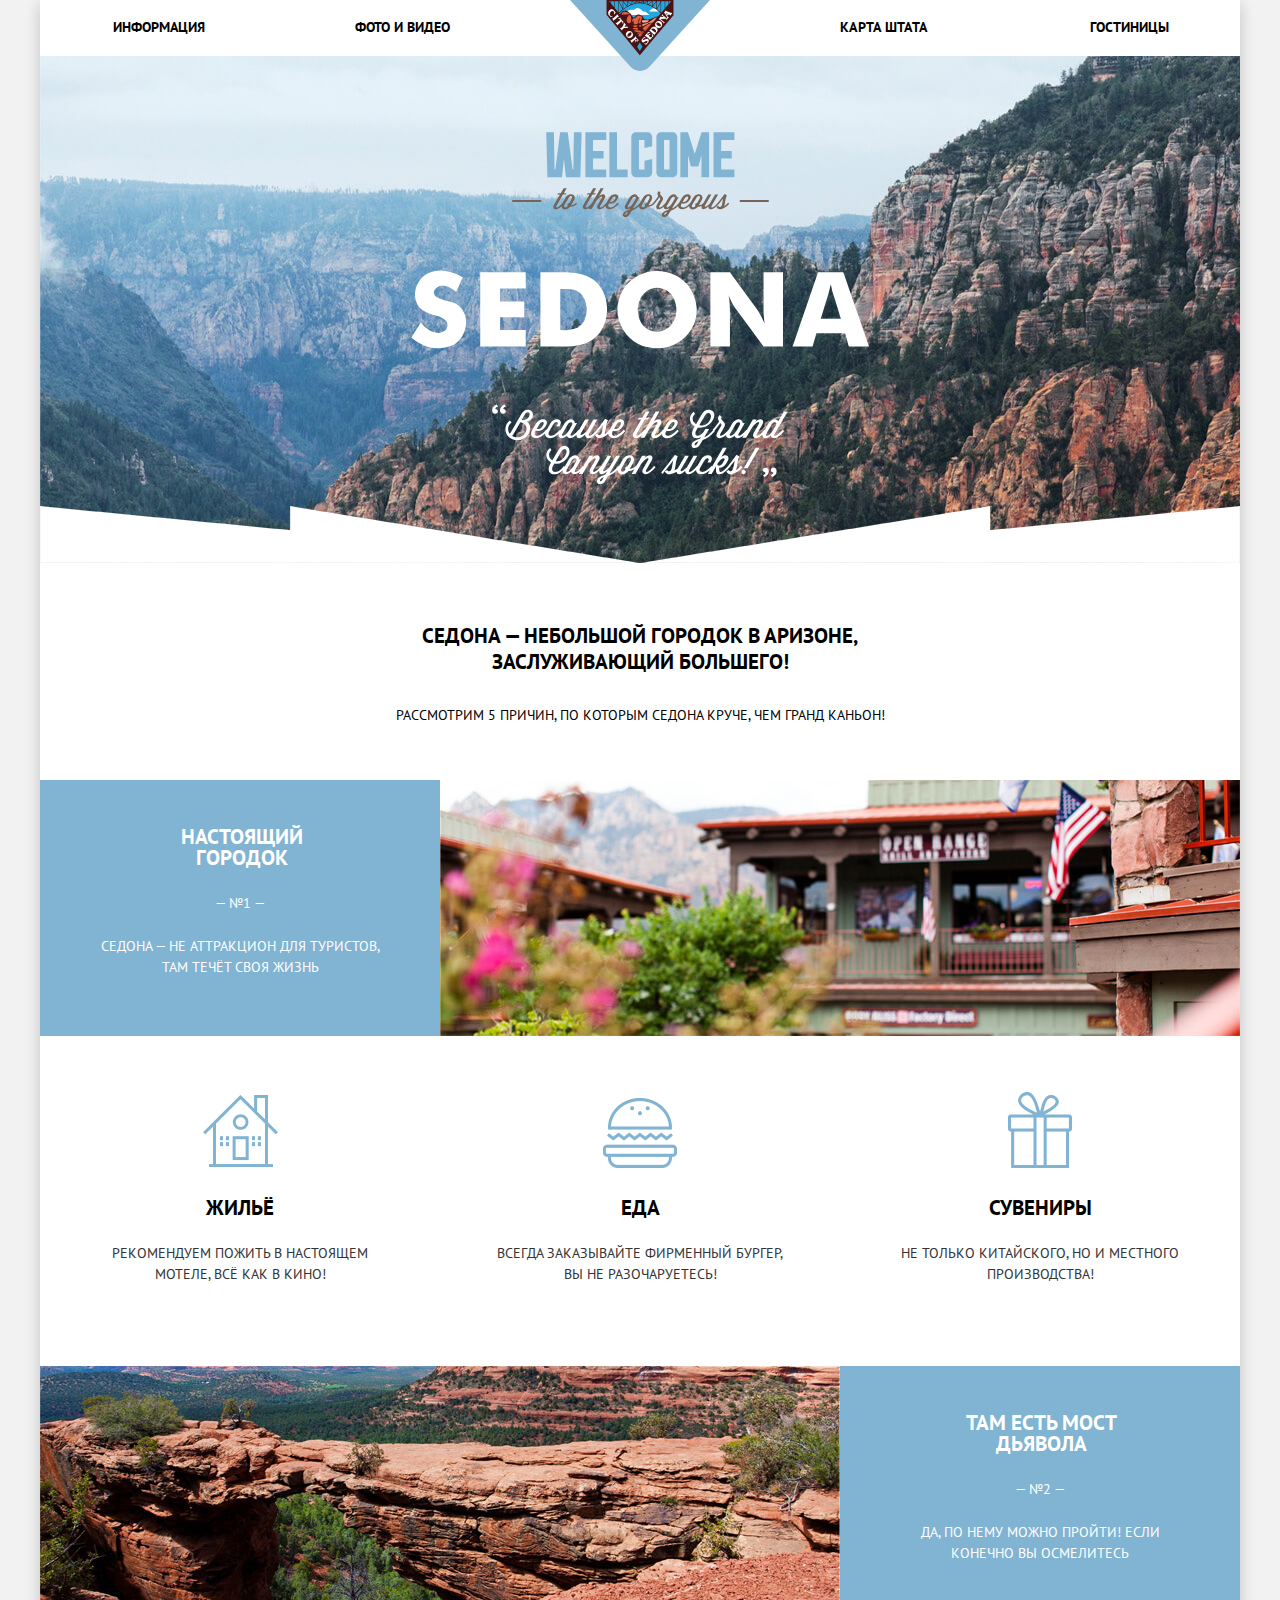
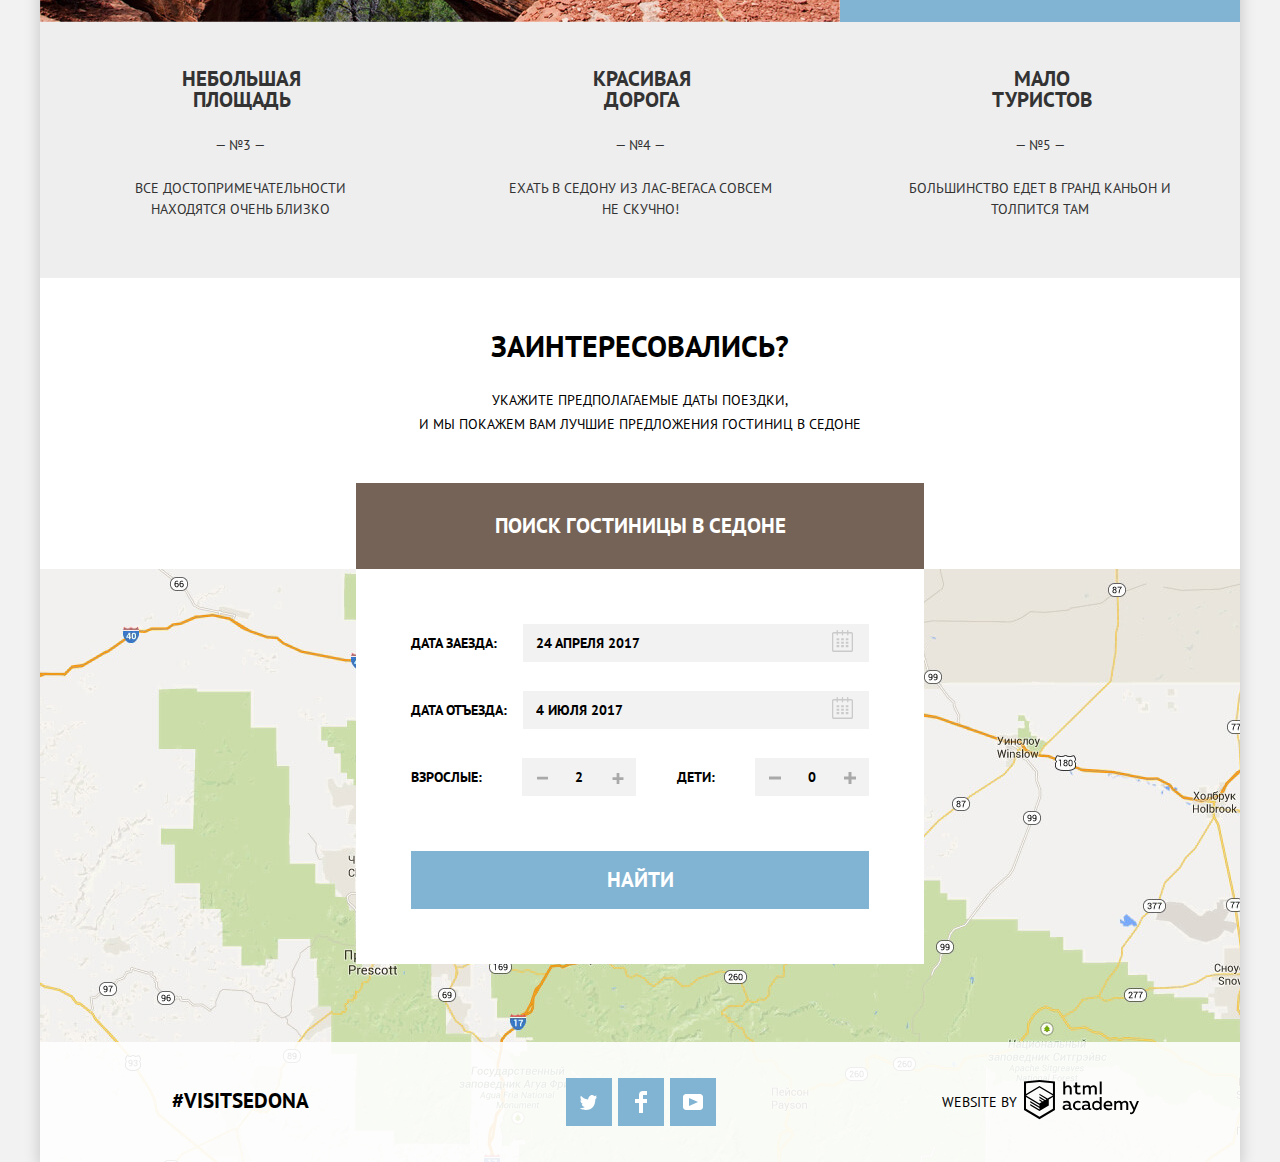
==== index.html @ 0ef07d1d "finished index page" ====
<!DOCTYPE html>
<html lang="ru">

<head>
  <meta charset="utf-8">
  <title>Отдых в городе Седона</title>
  <link href="https://fonts.googleapis.com/css?family=PT+Sans:400,700&display=swap&subset=cyrillic" rel="stylesheet">
  <link href="css/normalize.css" rel="stylesheet">
  <link href="css/style.css" rel="stylesheet">
</head>

<body>
  <div class="container">
    <header class="main-header">
      <nav class="main-navigation">
        <a class="main-header-logo">
          <img src="img/logo-sedona.svg" width="140" height="71" alt="Логотип Седона">
        </a>
        <ul class="site-navigation">
          <li><a href="#">Информация</a></li>
          <li><a href="#">Фото и видео</a></li>
          <li><a href="#">Карта штата</a></li>
          <li><a href="hotels.html">Гостиницы</a></li>
        </ul>
      </nav>
    </header>
    <main>
      <section class="intro-welcome">
        <h2 class="visually-hidden">Добро пожаловать в Седону</h2>
        <img src="img/intro-welcome.svg" width="459" height="353" alt="Добро пожаловать в Седону">
      </section>
      <article class="promo">
        <header class="header-promo">
          <h1 class="header-title">Седона — небольшой городок в Аризоне, заслуживающий большего!</h1>
          <p class="promo-title">Рассмотрим 5 причин, по которым Седона круче, чем гранд каньон!</p>
        </header>
      </article>
      <section class="features">
        <h2 class="visually-hidden">Преимущества</h2>
        <ol class="features-list">
          <li class="feature-item feature-town">
            <div class="feature-up feature-text">
              <h3>Настоящий городок</h3>
              <span>— №1 —</span>
              <p>Седона — не аттракцион для туристов, там течёт своя жизнь</p>
            </div>
            <img src="img/real_town.jpg" width="800" height="256" alt="Настоящий городок Седона">
          </li>
          <li class="feature-item feature-bridge">
            <div class="feature-up feature-text">
              <h3>Там есть мост дьявола</h3>
              <span>— №2 —</span>
              <p>Да, по нему можно пройти! Если конечно вы осмелитесь</p>
            </div>
            <img src=" img/bridge_of_demon.jpg" width="800" height="256" alt="Мост дьявола в Седоне">
          </li>
          <div class="feature-inside">
            <li class="feature-item">
              <div class="feature-down feature-text">
                <h3>Небольшая площадь</h3>
                <span>— №3 —</span>
                <p>Все достопримечательности находятся очень близко</p>
              </div>
            </li>
            <li class="feature-item">
              <div class="feature-down feature-text">
                <h3>Красивая дорога</h3>
                <span>— №4 —</span>
                <p>Ехать в Седону из Лас-Вегаса совсем не скучно!</p>
              </div>
            </li>
            <li class="feature-item">
              <div class="feature-down feature-text">
                <h3>Мало туристов</h3>
                <span>— №5 —</span>
                <p>Большинство едет в гранд каньон и толпится там</p>
              </div>
            </li>
          </div>
          <li>
            <ol class="advantages-list">
              <li class="advantage-item advantage-housing">
                <h4>Жильё</h4>
                <p>Рекомендуем пожить в настоящем мотеле, всё как в кино!</p>
              </li>
              <li class="advantage-item advantage-food">
                <h4>Еда</h4>
                <p>Всегда заказывайте фирменный бургер, вы не разочаруетесь!</p>
              </li>
              <li class="advantage-item advantage-souvenirs">
                <h4>Сувениры</h4>
                <p>Не только китайского, но и местного производства!</p>
              </li>
            </ol>
          </li>
        </ol>
      </section>


      <div class="search-hotel">
        <p class="search-question">Заинтересовались?</p>
        <p class="search-date">Укажите предполагаемые даты поездки, <br> и мы покажем вам лучшие предложения гостиниц в
          седоне
        </p>
        <a class="btn-form" href="#">Поиск гостиницы в Седоне</a>
      </div>
      <section class="modal-form">
        <h2 class="visually-hidden">Поиск гостиницы в Седоне</h2>
        <form class="search-form" action="https://echo.htmlacademy.ru" method="post">
          <p class="search-item">
            <label for="arrival-field">Дата заезда:</label>
            <input type="text" name="arrival" id="arrival-field" placeholder="24 апреля 2017">
            <button class="btn-calendar" type="button" aria-label="Календарь. Выбор даты.">
              <svg xmlns="http://www.w3.org/2000/svg" width="21" height="22">
                <path
                  d="M19.251 2.025h-2.845V.648c0-.381-.294-.689-.656-.689-.363 0-.656.308-.656.689v1.377h-3.938V.648c0-.381-.294-.689-.655-.689-.363 0-.657.308-.657.689v1.377H5.906V.648c0-.381-.294-.689-.656-.689-.363 0-.657.308-.657.689v1.377H1.75C.784 2.025 0 2.847 0 3.862v16.302C0 21.179.784 22 1.75 22h17.501c.966 0 1.749-.821 1.749-1.836V3.862c0-1.015-.783-1.837-1.749-1.837zm.437 18.139a.448.448 0 01-.437.459H1.75a.45.45 0 01-.438-.459V3.862a.45.45 0 01.438-.459h2.844v1.378c0 .381.294.689.657.689.362 0 .656-.308.656-.689V3.403h3.938v1.378c0 .381.294.689.657.689.361 0 .655-.308.655-.689V3.403h3.938v1.378c0 .381.293.689.656.689.362 0 .656-.308.656-.689V3.403h2.845c.241 0 .437.206.437.459v16.302z" />
                <path
                  d="M4.594 8.225h2.625v2.066H4.594zm0 3.443h2.625v2.067H4.594zm0 3.444h2.625v2.066H4.594zm4.594 0h2.625v2.066H9.188zm0-3.444h2.625v2.067H9.188zm0-3.443h2.625v2.066H9.188zm4.593 6.887h2.625v2.066h-2.625zm0-3.444h2.625v2.067h-2.625zm0-3.443h2.625v2.066h-2.625z" />
                </svg>
            </button>
          </p>
          <p class="search-item">
            <label for="departure-field">Дата отъезда:</label>
            <input type="text" name="departure" id="departure-field" placeholder="4 июля 2017">
            <button class="btn-calendar" type="button" aria-label="Календарь. Выбор даты.">
              <svg xmlns="http://www.w3.org/2000/svg" width="21" height="22">
                <path
                  d="M19.251 2.025h-2.845V.648c0-.381-.294-.689-.656-.689-.363 0-.656.308-.656.689v1.377h-3.938V.648c0-.381-.294-.689-.655-.689-.363 0-.657.308-.657.689v1.377H5.906V.648c0-.381-.294-.689-.656-.689-.363 0-.657.308-.657.689v1.377H1.75C.784 2.025 0 2.847 0 3.862v16.302C0 21.179.784 22 1.75 22h17.501c.966 0 1.749-.821 1.749-1.836V3.862c0-1.015-.783-1.837-1.749-1.837zm.437 18.139a.448.448 0 01-.437.459H1.75a.45.45 0 01-.438-.459V3.862a.45.45 0 01.438-.459h2.844v1.378c0 .381.294.689.657.689.362 0 .656-.308.656-.689V3.403h3.938v1.378c0 .381.294.689.657.689.361 0 .655-.308.655-.689V3.403h3.938v1.378c0 .381.293.689.656.689.362 0 .656-.308.656-.689V3.403h2.845c.241 0 .437.206.437.459v16.302z" />
                <path
                  d="M4.594 8.225h2.625v2.066H4.594zm0 3.443h2.625v2.067H4.594zm0 3.444h2.625v2.066H4.594zm4.594 0h2.625v2.066H9.188zm0-3.444h2.625v2.067H9.188zm0-3.443h2.625v2.066H9.188zm4.593 6.887h2.625v2.066h-2.625zm0-3.444h2.625v2.067h-2.625zm0-3.443h2.625v2.066h-2.625z" />
                </svg>
            </button>
          </p>
          <p class="search-item search-amount">
            <label for="adults-field">Взрослые:</label>
            <input type="text" name="adults" id="adults-field" placeholder="2">
            <button class="btn-amount reduce-adults" type="button" aria-label="Уменьшить количество взрослых">
              <svg height="12" viewBox="0 0 32 32" width="11">
                <path
                  d="M0 13v6c0 0.552 0.448 1 1 1h30c0.552 0 1-0.448 1-1v-6c0-0.552-0.448-1-1-1h-30c-0.552 0-1 0.448-1 1z">
                </path>
              </svg>
            </button>
            <button class="btn-amount add-adults" type="button" aria-label="Увеличить количество взрослых">
              <svg height="11" viewBox="0 0 32 32" width="12">
                <path
                  d="M31 12h-11v-11c0-0.552-0.448-1-1-1h-6c-0.552 0-1 0.448-1 1v11h-11c-0.552 0-1 0.448-1 1v6c0 0.552 0.448 1 1 1h11v11c0 0.552 0.448 1 1 1h6c0.552 0 1-0.448 1-1v-11h11c0.552 0 1-0.448 1-1v-6c0-0.552-0.448-1-1-1z">
                </path>
              </svg>
            </button>
            <label for="children-field">Дети:</label>
            <input type="text" name="children" id="children-field" placeholder="0">
            <button class="btn-amount reduce-children" type="button" aria-label="Уменьшить количество детей">
              <svg height="12" viewBox="0 0 32 32" width="12">
                <path
                  d="M0 13v6c0 0.552 0.448 1 1 1h30c0.552 0 1-0.448 1-1v-6c0-0.552-0.448-1-1-1h-30c-0.552 0-1 0.448-1 1z">
                </path>
              </svg>
            </button>
            <button class="btn-amount add-children" type="button" aria-label="Уменьшить количество детей">
              <svg height="12" viewBox="0 0 32 32" width="12">
                <path
                  d="M31 12h-11v-11c0-0.552-0.448-1-1-1h-6c-0.552 0-1 0.448-1 1v11h-11c-0.552 0-1 0.448-1 1v6c0 0.552 0.448 1 1 1h11v11c0 0.552 0.448 1 1 1h6c0.552 0 1-0.448 1-1v-11h11c0.552 0 1-0.448 1-1v-6c0-0.552-0.448-1-1-1z">
                </path>
              </svg>
            </button>
          </p>
          <button class="btn-search" type="submit">Найти</button>
        </form>
      </section>


      <div class="map">
        <h2 class="visually-hidden">Карта города Седоны</h2>
        <img src="img/map.jpg" width="1200" height="593" alt="Карта города Седоны">
      </div>
      </section>
    </main>
    <footer class="main-footer">
      <div class="footer-container">
        <p class="footer-hashtag">
          <a href="#">#visitsedona</a>
        </p>
        <div class="footer-social">
          <ul>
            <li class="footer-item">
              <a class="social-button" href="#" aria-label="Твиттер Седоны">
                <svg width="17" height="15" viewBox="0 0 17 15">
                  <path fill="#FFF"
                    d="M10.95.144c1.685-.496 2.984.27 3.577 1.179.673-.231 1.331-.481 2.011-.708a2.345 2.345 0 0 1-.857 1.768c.685.17 1.304-.491 1.304-.491-.169 1-1.006 1.788-1.563 2.024-.231 6.75-3.175 11.217-10.077 11.082h-.446c-.41 0-4.164-.46-4.898-1.887 2.271.196 3.893-.422 4.693-1.177-.96-.3-2.679-.477-2.979-2.95.349.106.564.228 1.19.119C1.705 8.247.374 7.53.448 5.33c.285.328 1.067.536 1.34.472C1.085 5.561-.182 2.442.894.85c1.818 1.854 3.735 3.606 7.152 3.773C8.254 2.33 9.183.793 10.95.144z" />
                </svg>
              </a>
            </li>
            <li class="footer-item">
              <a class="social-button" href="#" aria-label="Фейсбук Седоны">
                <svg width="12" height="22" viewBox="0 0 12 22">
                  <path fill="#FFF" d="M12 4V0H8a4 4 0 0 0-4 4v4H0v4h4v10h4V12h4V8H8V4h4z" />
                </svg>
              </a>
            </li>
            <li class="footer-item">
              <a class="social-button" href="#" aria-label="Ютуб Седоны">
                <svg width="20" height="16" viewBox="0 0 20 16">
                  <path fill="#FFF"
                    d="M17 0H3C1.35 0 0 1.35 0 3v10c0 1.65 1.35 3 3 3h14c1.65 0 3-1.35 3-3V3c0-1.65-1.35-3-3-3zM6.027 11.998V4.002L15.014 8l-8.987 3.998z" />
                </svg>
              </a>
            </li>
          </ul>
        </div>
        <div class="footer-copyright">
          <span>website by</span>
          <a class="logo-copyright" href="https://htmlacademy.ru" aria-label="Логотип HTMLACADEMY">
            <svg viewBox="0 0 108.08 36.85" width="115" height="41">
              <path
                d="M 44.61 26.88 a 2 2 0 0 0 0.55 -0.1 v 1.33 a 3.25 3.25 0 0 1 -1.18 0.21 a 1.67 1.67 0 0 1 -1.67 -1 a 4.84 4.84 0 0 1 -3.14 1.08 c -1.51 0 -2.91 -0.83 -2.91 -2.55 c 0 -2.13 2 -2.79 3.71 -2.79 a 11.08 11.08 0 0 1 2.17 0.25 v -0.3 c 0 -1 -0.76 -1.77 -2.19 -1.77 a 7.42 7.42 0 0 0 -3 0.64 v -1.7 a 10.21 10.21 0 0 1 3.19 -0.55 c 2.36 0 3.81 1.12 3.81 3.65 v 3 a 0.54 0.54 0 0 0 0.49 0.59 h 0.17 Z m -6.44 -1.13 A 1.35 1.35 0 0 0 39.63 27 h 0.11 a 3.39 3.39 0 0 0 2.41 -1 V 24.58 a 9.72 9.72 0 0 0 -1.81 -0.21 c -1 0 -2.16 0.33 -2.16 1.38 h 0 Z m 12.36 -6.11 a 5 5 0 0 1 2.57 0.64 V 22 a 4.08 4.08 0 0 0 -2.3 -0.7 a 2.75 2.75 0 1 0 0 5.49 a 5 5 0 0 0 2.43 -0.64 v 1.71 a 6.27 6.27 0 0 1 -2.76 0.57 A 4.21 4.21 0 0 1 46 24.51 q 0 -0.21 0 -0.41 a 4.32 4.32 0 0 1 4.18 -4.46 h 0.38 Z m 12.17 7.24 a 2 2 0 0 0 0.55 -0.1 v 1.33 a 3.25 3.25 0 0 1 -1.18 0.21 a 1.67 1.67 0 0 1 -1.67 -1 a 4.84 4.84 0 0 1 -3.14 1.08 c -1.51 0 -2.91 -0.83 -2.91 -2.55 c 0 -2.13 2 -2.79 3.71 -2.79 a 11.08 11.08 0 0 1 2.17 0.25 v -0.3 c 0 -1 -0.76 -1.77 -2.19 -1.77 a 7.42 7.42 0 0 0 -3 0.64 v -1.7 a 10.21 10.21 0 0 1 3.19 -0.55 c 2.36 0 3.81 1.12 3.81 3.65 v 3 a 0.54 0.54 0 0 0 0.49 0.59 h 0.17 Z m -6.44 -1.13 A 1.35 1.35 0 0 0 57.73 27 h 0.11 a 3.39 3.39 0 0 0 2.41 -1 V 24.58 a 9.72 9.72 0 0 0 -1.81 -0.21 c -1.06 0 -2.16 0.33 -2.16 1.38 h 0 Z M 73 16 V 28.2 H 71.35 V 26.88 a 3.88 3.88 0 0 1 -3.19 1.54 a 4.4 4.4 0 0 1 0 -8.78 a 3.81 3.81 0 0 1 3 1.3 V 16 H 73 Z m -4.53 5.22 a 2.76 2.76 0 1 0 0 5.52 A 2.86 2.86 0 0 0 71.15 25 V 23 A 2.91 2.91 0 0 0 68.49 21.27 Z M 79 19.64 c 3.31 0 4.46 2.68 3.92 5.09 H 76.7 c 0.21 1.5 1.67 2.11 3.19 2.11 a 6.11 6.11 0 0 0 2.64 -0.59 v 1.6 a 7.14 7.14 0 0 1 -3 0.57 C 77 28.42 74.78 27 74.78 24 a 4.18 4.18 0 0 1 4 -4.39 H 79 Z m 0.09 1.54 a 2.28 2.28 0 0 0 -2.44 2.1 v 0.06 H 81.3 A 2 2 0 0 0 79.13 21.18 Z m 5.73 7 V 19.87 h 1.65 v 1 a 3.81 3.81 0 0 1 2.78 -1.27 A 2.86 2.86 0 0 1 91.89 21 a 4.12 4.12 0 0 1 2.91 -1.33 A 3.06 3.06 0 0 1 98 23 V 28.2 h -1.9 V 23.05 a 1.59 1.59 0 0 0 -1.42 -1.75 H 94.42 a 2.8 2.8 0 0 0 -2.07 1.12 V 28.2 h -1.9 V 23.05 A 1.59 1.59 0 0 0 89 21.31 H 88.8 a 3 3 0 0 0 -2.21 1.29 v 5.63 H 84.86 Z m 21.31 -8.33 h 1.9 l -3.91 9.46 c -0.9 2.17 -2.09 2.86 -3.35 2.86 a 4.76 4.76 0 0 1 -1.1 -0.14 V 30.46 a 2.86 2.86 0 0 0 0.85 0.12 c 0.9 0 1.58 -0.64 2.07 -1.9 l 0.17 -0.42 l -4 -8.4 h 2 l 2.86 6.29 Z M 38.73 1.46 V 6.22 a 3.81 3.81 0 0 1 2.7 -1.14 a 3.25 3.25 0 0 1 3.44 3.4 v 5.15 H 43 V 8.72 a 1.81 1.81 0 0 0 -1.61 -2 h -0.3 a 2.93 2.93 0 0 0 -2.32 1.39 v 5.52 h -1.9 V 1.46 h 1.9 Z M 49.94 2.31 v 3 h 3 V 6.91 h -3 v 3.81 c 0 1.1 0.5 1.46 1.58 1.46 a 4.49 4.49 0 0 0 1.69 -0.33 v 1.6 A 6.8 6.8 0 0 1 51 13.8 a 2.55 2.55 0 0 1 -2.86 -2.74 V 6.89 H 46.58 V 5.26 h 1.5 V 2.74 Z m 5.4 11.31 V 5.28 H 57 v 1 A 3.81 3.81 0 0 1 59.77 5 a 2.86 2.86 0 0 1 2.6 1.33 A 4.12 4.12 0 0 1 65.28 5 A 3.06 3.06 0 0 1 68.44 8.4 v 5.21 h -1.9 V 8.46 a 1.59 1.59 0 0 0 -1.42 -1.75 H 64.89 a 2.8 2.8 0 0 0 -2.07 1.12 v 5.78 h -1.9 V 8.46 A 1.59 1.59 0 0 0 59.5 6.71 H 59.27 A 3 3 0 0 0 57.06 8 v 5.63 H 55.34 Z M 71.17 1.45 H 73 V 13.6 H 71.17 V 1.45 Z M 14.71 0 H 14.55 L 0 1.54 V 28.21 l 14.55 8.66 l 14.55 -8.66 V 1.54 Z m 12.5 27.1 L 14.55 34.64 L 1.9 27.12 V 16.18 l 12.59 7.5 V 25 L 5.86 19.9 v 1.31 l 8.68 5.21 v 1.39 L 5.87 22.65 V 24 l 8.68 5.21 l 8.75 -5.24 V 18.31 L 27.2 16 V 27.12 Z m 0 -12.53 l -3.48 2 l -1.6 1 L 14.51 13 v 1.31 L 21 18.23 H 21 l -0.14 0.09 l -1 0.54 l -5.37 -3.2 V 17 l 4.24 2.52 l -1 0.67 l -3.2 -1.9 v 1.31 l 2.1 1.24 L 14.5 22.1 L 2 14.65 L 14.51 7.11 Z m 0 -1.32 L 14.49 5.76 L 1.91 13.25 v -10 L 14.56 1.92 L 27.21 3.25 v 10 h 0 Z" />
            </svg>
          </a>
        </div>
      </div>
    </footer>
  </div>
</body>

</html>
---- css/style.css ----
body {
  position: relative;
  margin: 0;
  padding: 0;

  font-family: "PT Sans", Arial, sans-serif;
  font-size: 14px;
  line-height: 21px;
  font-weight: 400;
  text-transform: uppercase;
  color: #000000;

  background-color: #f2f2f2;
}

a {
  text-decoration: none;
}

img {
  max-width: 100%;
  height: auto;
}

*, *::before, *::after {
  box-sizing: inherit;
}

html {
  box-sizing: border-box;
}

.visually-hidden {
  position: absolute;

  width: 1px;
  height: 1px;
  margin: -1px;
  padding: 0;
  overflow: hidden;

  border: 0;

  clip: rect(0 0 0 0);
}

.container {
  width: 1200px;
  margin: 0 auto;
  box-shadow: 0px 5px 15px rgba(0, 1, 1, 0.2);
  background-color: #ffffff;
}

/*----------------------------------------HEADER----------------------------------------*/

.main-header-logo {
  position: absolute;
  left: 50%;
  width: 140px;
  height: 68px;
  transform: translateX(-50%);
}

.main-navigation {
  margin: 0 73px;
  min-height: 56px;
  line-height: 26px;
  color: #000000;

  background-color: #ffffff;
}

.site-navigation {
  display: flex;
  flex-wrap: wrap;
  align-items: flex-start;
  justify-content: space-between;
  width: 1056px;
  margin: 0;
  padding: 0;
  list-style: none;
}

.site-navigation a {
  display: block;
  width: 200px;
  padding: 14px 0 0 0;
  line-height: 26px;
  font-weight: 700;
  color: #000000;
}

.site-navigation li:nth-child(1) a,
.site-navigation li:nth-child(2) a {
  text-align: left;
}

.site-navigation li:nth-child(2) a {
  margin-right: 131px;
}

.site-navigation li:nth-child(3) a,
.site-navigation li:nth-child(4) a {
  text-align: right;
}

.site-navigation li:nth-child(3) a {
  letter-spacing: 0.3px;
}

.site-navigation a[href]:hover,
.site-navigation a[href]:focus {
  color: #81b3d2;
}

.site-navigation a[href]:active {
  color: rgba(0, 0, 0, 0.3);
}

.site-navigation-current a {
  color: #766357;
  cursor: default;
}

.intro-welcome {
  padding: 76px 0 0 0;
  height: 507px;
  background-color: #b3d6ec;
  background:
  url("../img/polygon.png") no-repeat 50% 100%,
  url("../img/background_welcome.jpg") no-repeat 0% 21%;
}

.intro-welcome img {
  display: block;
  margin: 0 auto;
}

.header-promo {
  padding: 60px 0 38px 0;
  text-align: center;
}

.header-title {
  width: 443px;
  margin: 0 auto 27px;
  font-size: 21px;
  line-height: 26px;
  font-weight: 700;
}

.promo-title {
  line-height: 26px;
}

.features-list,
.advantages-list {
  margin: 0;
  padding: 0;
  list-style: none;
}

.features,
.features-list {
  display: flex;
  flex-direction: column;
  justify-content: space-between;
  flex-wrap: wrap;
  margin: 0;
  padding: 0;
}

.feature-inside {
  display: flex;
  flex-wrap: wrap;
  order: 5;
}

.feature-town,
.feature-bridge {
  display: flex;
}

.feature-bridge {
  flex-direction: row-reverse;
}

.feature-town {
  order: -2;
}

.feature-bridge {
  order: 5;
}

.advantages-list {
  display: flex;
  flex-wrap: wrap;
  order: -1;
}

.advantage-item {
  text-align: center;
  width: 400px;
  margin: 0 auto;
}

.features-list h3,
.features-list h4 {
  font-size: 21px;
}

.feature-up {
  color: #ffffff;
  background-color: #81b3d2;
}

.feature-item,
.advantage-item {
  text-align: center;
}

.feature-text {
  width: 400px;
}

.feature-text h3 {
  margin: 0 auto;
  padding: 46px 123px 25px 126px;
}

.feature-text p {
  width: 302px;
  margin: 0 auto;
  padding: 0;
}

.feature-text span {
  display: block;
  padding: 0 0 22px 0;
}

.feature-down {
  color: #333333;
  background-color: #eeeeee;
}

.feature-down p {
  width: 264px;
  padding-bottom: 58px;
}

.advantages-list .advantage-housing {
  background: url("../img/housing.png") 50% 23%;
  background-repeat: no-repeat;
}

.advantages-list .advantage-food {
  background: url("../img/food.png") 50% 24%;
  background-repeat: no-repeat;
}

.advantages-list .advantage-souvenirs {
  background: url("../img/souvenirs.png") 50% 22%;
  background-repeat: no-repeat;
}

.advantages-list h4 {
  margin: 0 auto;
  padding: 26px 0 25px 0;
}

.advantage-item {
  padding: 135px 0 0px;
}

.advantage-item p {
  width: 288px;
  margin: 0 auto;
  padding: 0 0 81px 0;
  color: #333333;
}

.search-question {
  text-align: center;
  margin: 50px 20px 24px;
  font-size: 30px;
  line-height: 36px;
  font-weight: 700;
}

.search-date {
  text-align: center;
  line-height: 24px;
  margin: 0 20px 47px;
}

.btn-form {
  position: relative;
  display: block;
  padding: 30px 10px;
  width: 568px;
  margin: 0 auto;
  font-size: 21px;
  line-height: 26px;
  font-weight: 700;
  text-align: center;
  color: #ffffff;
  background-color: #766357;
}

.btn-form:hover,
.btn-form:focus {
  background-color: #604e43;
}

.btn-form:active {
  color: rgba(255, 255, 255, 0.3);
  background-color: #503e33;
}

.modal-form {
  position: relative;
}

.search-form {
  position: absolute;
  top: 0;
  left: 316px;
  width: 568px;
  padding: 55px;
  color: #000000;
  background-color: #ffffff;
}

.search-item input[type="text"] {
  font: inherit;
  width: 346px;
  margin: 0;
  padding: 6px 13px;
  line-height: 26px;
  font-weight: 700;
  text-transform: uppercase;
  border: none;
  background-color: #f2f2f2;
}

p.search-item {
  position: relative;
  display: flex;
  flex-wrap: wrap;
  align-items: center;
  justify-content: space-between;
  margin: 0 0 29px 0;
}

.search-amount input[type="text"] {
  text-align: center;
  width: 114px;
}

p.search-amount {
  display: flex;
  flex-wrap: wrap;
  align-items: center;
  justify-content: space-between;
  margin-bottom: 55px;
}

.search-item input:hover {
  background-color: #ebebeb;
}

.search-item input:focus {
  background-color: #ffffff;
}

.search-item label {
  font-weight: 700;
}

.search-item input::placeholder {
  color: #000000;
}

.btn-calendar {
  position: absolute;
  right: 10px;
  background-color: transparent;
  border: none;
}

.btn-calendar path {
  fill: #cacaca;
}

.btn-calendar:hover path {
  fill: #000000;
}

.btn-calendar:active path {
  fill: #81b3d2;
}


.btn-amount {
  display: block;
  position: absolute;
  text-align: center;
  background-color: transparent;
  fill: #a9a9a9;
  border: none;
}

.btn-amount:hover path,
.btn-amount:focus path {
  fill: #000000;
}

.btn-amount:active path {
  fill: #81b3d2;
}

.reduce-adults {
  top: 12px;
  left: 120px;
}

.add-adults {
  top: 12px;
  left: 195px;
}

.reduce-children {
  top: 12px;
  right: 82px;
}

.add-children {
  top: 12px;
  right: 7px;
}

.btn-search {
  display: block;
  box-sizing: border-box;
  padding: 16px;
  width: 100%;
  font-family: inherit;
  font-size: 21px;
  line-height: 26px;
  font-weight: 700;
  text-align: center;
  text-transform: uppercase;
  color: #ffffff;
  background-color: #81b3d2;
  border: none;
}

.btn-search:hover,
.btn-search:focus {
  background-color: #669ec0;
}

.btn-search:active {
  color: rgba(255, 255, 255, 0.3);
  background-color: #5496bd;
}

.map img {
  display: block;
}

.main-footer {
  position: absolute;
  bottom: 0;
  margin: 0 auto;
  width: 1200px;
  color: #000000;
  background-color: rgba(254, 254, 254, 0.9);
}

.footer-container {
  display: flex;
  justify-content: space-between;
  padding: 31px 101px 36px 132px;
  color: #000000;
  background-color: transparent;
}

.footer-hashtag {
  margin: 0;
  padding: 15px 0 0 0;
}

.footer-hashtag a {
  font-size: 21px;
  line-height: 26px;
  font-weight: 700;
  margin-right: 30px;
  color: #000000;
}

.footer-social ul {
  display: flex;
  flex-wrap: wrap;
  justify-content: space-between;
  width: 150px;
  margin: 0;
  padding: 5px 0 0 0;
  list-style: none;
}

.social-button {
  display: flex;
  align-items: center;
  justify-content: center;
  width: 46px;
  height: 48px;
  background-color: #81b3d2;
}

.social-button:hover,
.social-button:focus {
  background-color: #669ec0;
}

.social-button:active  {
  background-color: #5496bd;
}

.social-button:active path {
  fill-opacity: 0.3;
}

.footer-copyright {
  display: flex;
  justify-content: space-between;
  padding-top: 6px;
  width: 197px;
}

.footer-copyright span {
  padding-top: 10px;
  line-height: 26px;
}

.logo-copyright:hover path,
.logo-copyright:focus path {
  fill: #81b3d2;
}

.logo-copyright:active path{
  fill: #bdbbbc;
}

.hotel-search {
  background-color: #885d56;
}

.filter fieldset {
  border: none;
}

.filter ul {
  list-style: none;
}

.filter legend {
  font-size: 16px;
  font-weight: 700;
  color: #ffffff;
}

.filter label {
  color: #ffffff;
  cursor: pointer;
}

.sorting > p {
  font-size: 21px;
  line-height: 26px;
  font-weight: 700;
}

.sort b {
  font-size: 12px;
  line-height: 18px;
}

.sort ul {
  list-style: none;
}

.sort-list a {
  font-size: 12px;
  line-height: 18px;
  color: rgba(0, 0, 0, 0.3);
}

.sort-item:first-child a {
  color: #81b3d2;
  cursor: default;
}

.sort-item:not(:first-child) a {
  color: rgba(0, 0, 0, 0.3);
  text-decoration: underline;
  text-decoration-color: #81b3d2;
  text-decoration-style: dashed;
}

.sort-item:not(:first-child) a:hover,
.sort-item:not(:first-child) a:focus {
  color: #81b3d2;
}

.sort-item:not(:first-child) a:active {
  color: #000000;
  text-decoration: none;
}

.housing-list {
  list-style: none;
}

.card-info .housing-title a {
  font-size: 21px;
  line-height: 26px;
  font-weight: 700;
  color: #000000;
}

.card-info .housing-title a:hover,
.card-info .housing-title a:focus {
  color: #81b3d2;
}

.card-info .housing-title a:active {
  color: rgba(0, 0, 0, 0.3);
}

.card-info .btn-detailed,
.card-info .btn-book {
  font-weight: 700;
  color: #ffffff;
}

.card-info .btn-detailed {
  background-color: #81b3d2;
}

.card-info .btn-detailed:hover,
.card-info .btn-detailed:focus {
  background-color: #669ec0;
}

.card-info .btn-detailed:active {
  color: rgba(255, 255, 255, 0.3);
  background-color: #5496bd;
}

.card-info .btn-book {
  background-color: #766357;
}

.card-info .btn-book:hover,
.card-info .btn-book:focus {
  background-color: #604e43;
}

.card-info .btn-book:active {
  color: rgba(255, 255, 255, 0.3);
  background-color: #503e33;
}

.card-info .rating {
  color: #666666;
  background-color: #f2f2f2;
}






/*начало фильтр ползунок*/
.filter-range {
  width: 330px;
  margin: 50px auto;

  color: #ffffff;
  text-transform: uppercase;
}

.filter-range-title {
  margin-bottom: 9px;

  font-weight: 600;
  font-size: 16px;
  line-height: 21px;
}

.price-controls {
  position: relative;

  height: 36px;
  margin-bottom: 20px;

  font-size: 0;

  border: 2px solid #ffffff;
  border-radius: 2px;
}

.price-controls::after {
  content: "";
  position: absolute;
  top: 50%;
  left: 50%;

  width: 2px;
  height: 22px;

  background: #ffffff;
  transform: translate(-50%, -50%);
}

.price-controls label {
  display: inline-block;

  font-size: 14px;
  line-height: 38px;
  vertical-align: top;

  cursor: pointer;
}

.price-controls .min-price,
.price-controls .max-price {
  width: 90px;
  padding-left: 65px;
}

.price-controls input {
  width: 50px;
  margin: 0;

  color: inherit;
  font: inherit;

  background: none;
  border: none;
}

.range-controls {
  position: relative;

  margin-bottom: 32px;
}

.range-controls .scale {
  height: 2px;

  background: rgba(255, 255, 255, 0.3);
}

.range-controls .bar {
  width: 80%;
  height: 2px;

  background: #ffffff;
}

.range-toggle {
  position: absolute;
  top: -9px;

  width: 4px;
  height: 4px;

  background: #ababab;
  border: 8px solid #ffffff;
  border-radius: 50%;
  box-shadow: 0 2px 1px 0 rgba(0, 1, 1, 0.2);
  cursor: pointer;
}

.range-toggle:hover {
  background: #1c4f80;
}

.range-toggle-min {
  left: 0;
}

.range-toggle-max {
  left: 80%;
}

.btn-transparent {
  display: block;
  margin: 0 auto;
  padding: 6px 35px;

  font-size: 14px;
  line-height: 20px;
  color: #ffffff;
  text-transform: uppercase;

  background: transparent;
  border: 2px solid #ffffff;
  border-radius: 2px;
  cursor: pointer;
}

.btn-transparent:hover {
  color: #000000;

  background: #ffffff;
}
/*конец фильтр ползунок*/
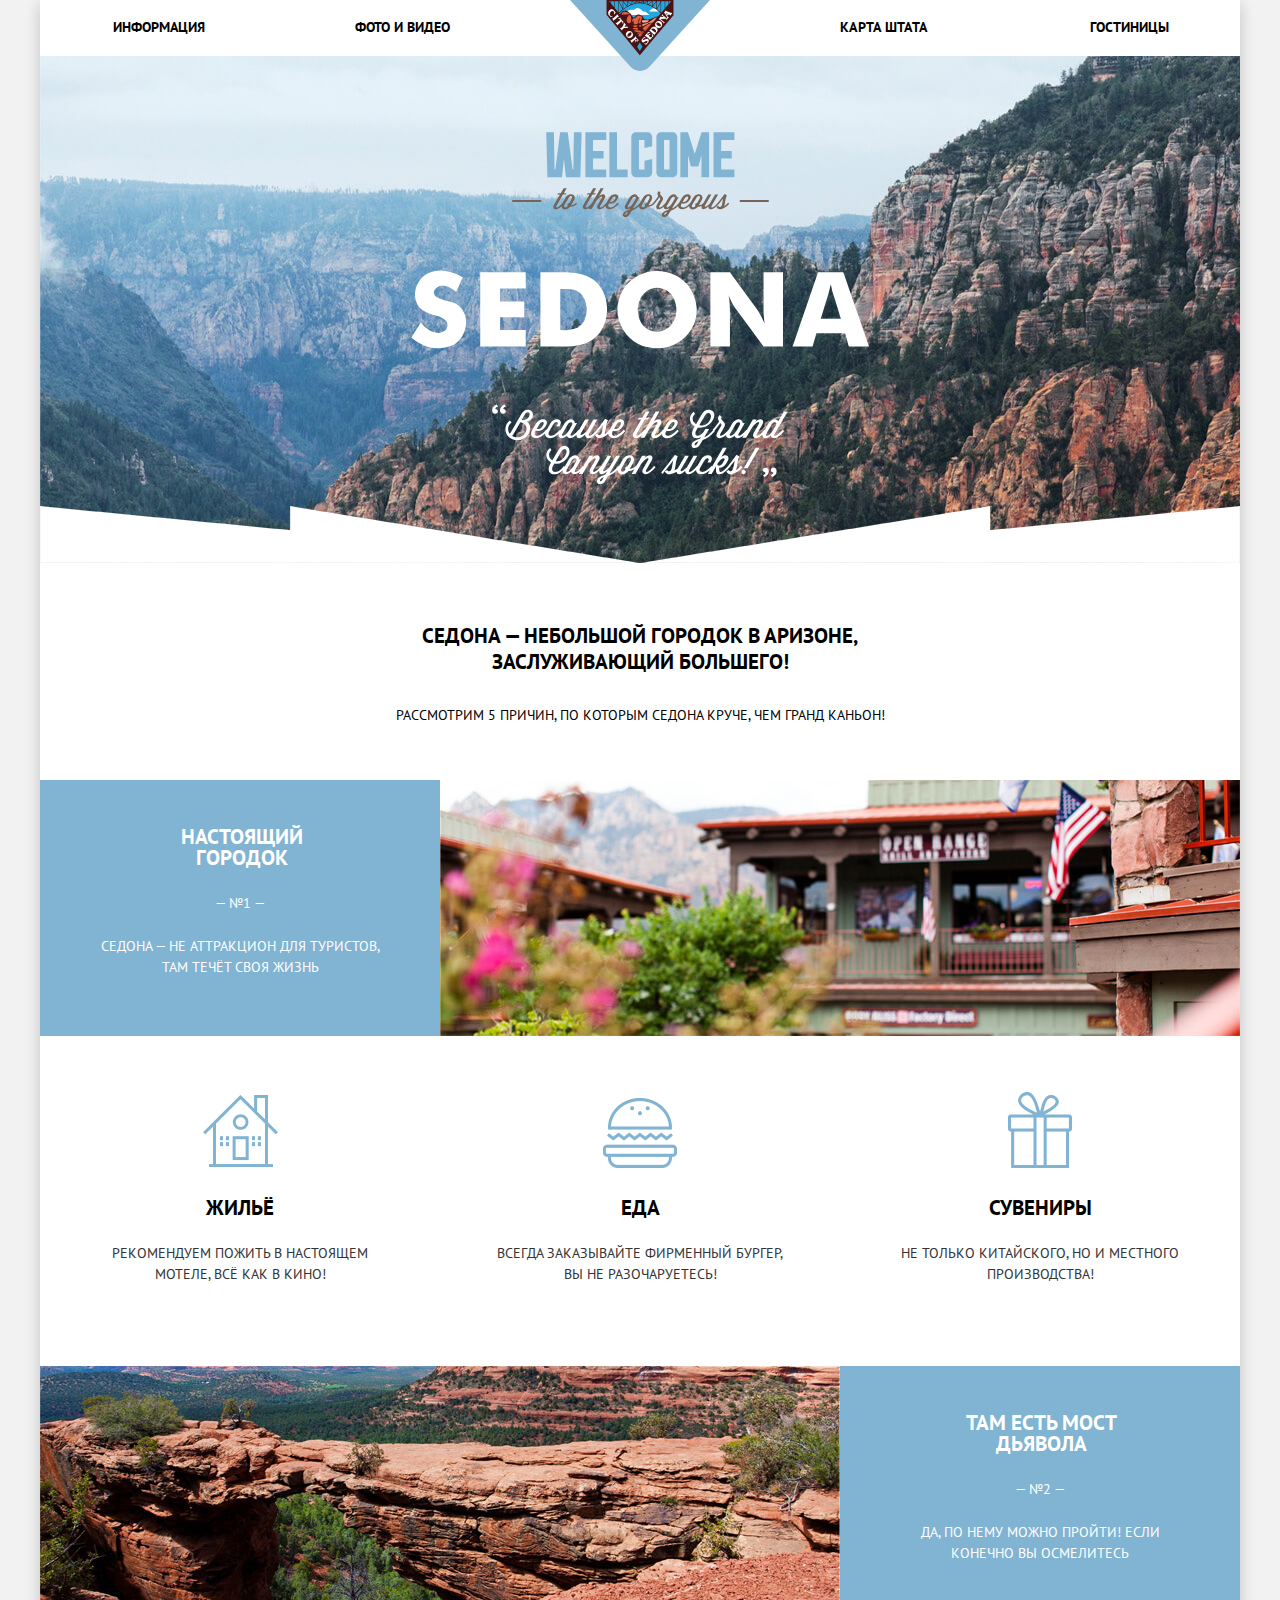
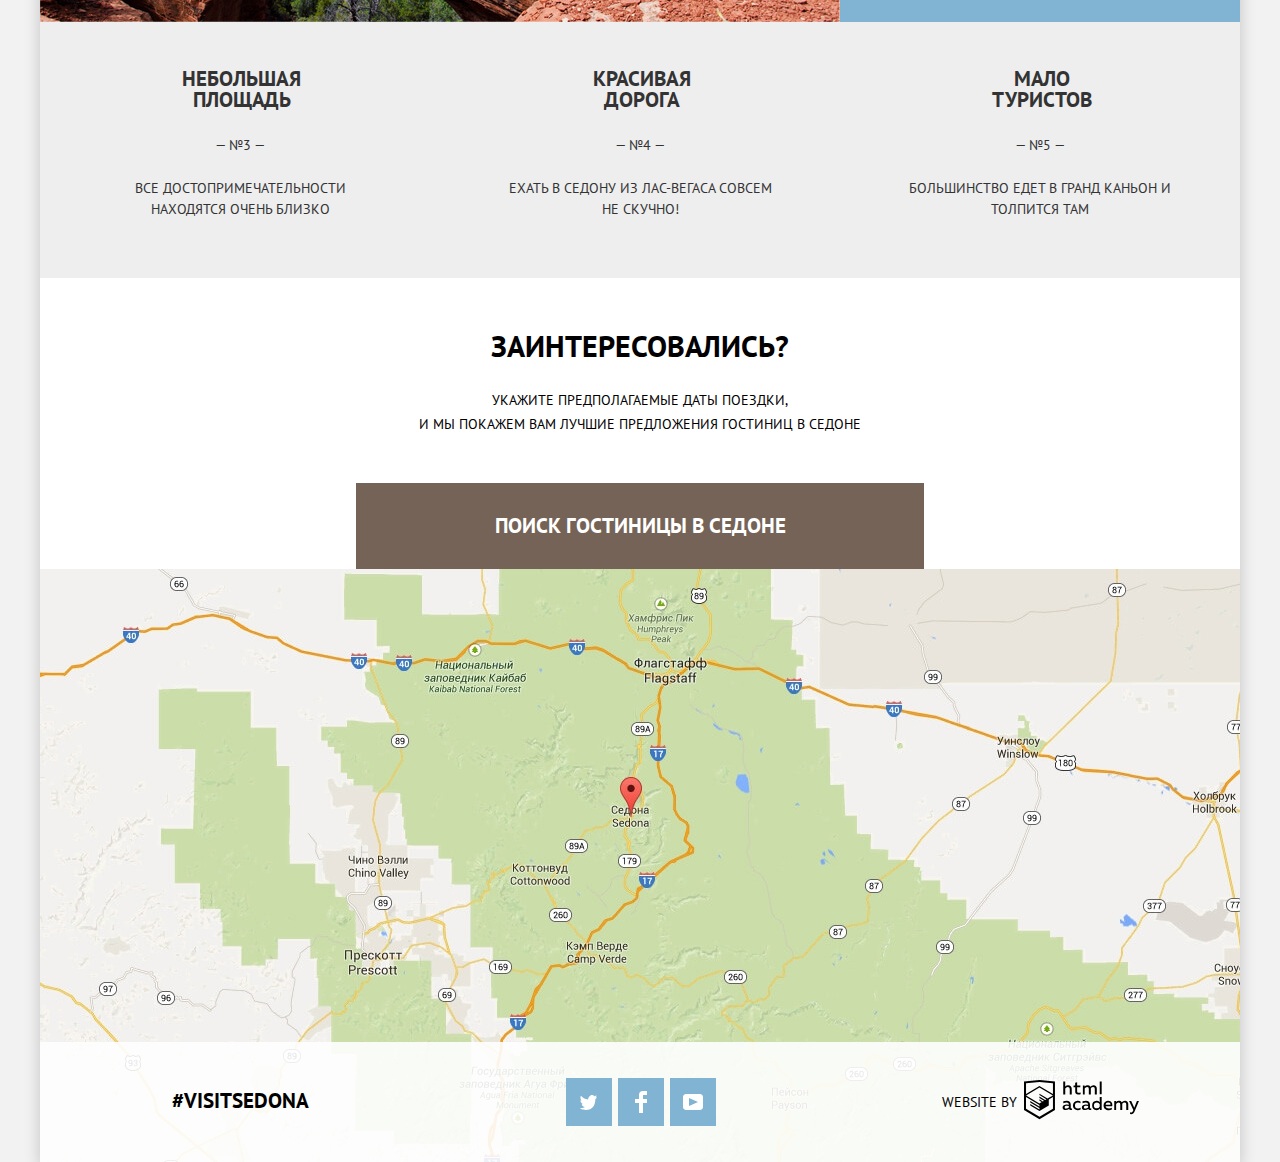
==== commit 2c429552: "footer innder page" ====
--- a/index.html
+++ b/index.html
@@ -95,8 +95,6 @@
           </li>
         </ol>
       </section>
-
-
       <div class="search-hotel">
         <p class="search-question">Заинтересовались?</p>
         <p class="search-date">Укажите предполагаемые даты поездки, <br> и мы покажем вам лучшие предложения гостиниц в
@@ -116,7 +114,7 @@
                   d="M19.251 2.025h-2.845V.648c0-.381-.294-.689-.656-.689-.363 0-.656.308-.656.689v1.377h-3.938V.648c0-.381-.294-.689-.655-.689-.363 0-.657.308-.657.689v1.377H5.906V.648c0-.381-.294-.689-.656-.689-.363 0-.657.308-.657.689v1.377H1.75C.784 2.025 0 2.847 0 3.862v16.302C0 21.179.784 22 1.75 22h17.501c.966 0 1.749-.821 1.749-1.836V3.862c0-1.015-.783-1.837-1.749-1.837zm.437 18.139a.448.448 0 01-.437.459H1.75a.45.45 0 01-.438-.459V3.862a.45.45 0 01.438-.459h2.844v1.378c0 .381.294.689.657.689.362 0 .656-.308.656-.689V3.403h3.938v1.378c0 .381.294.689.657.689.361 0 .655-.308.655-.689V3.403h3.938v1.378c0 .381.293.689.656.689.362 0 .656-.308.656-.689V3.403h2.845c.241 0 .437.206.437.459v16.302z" />
                 <path
                   d="M4.594 8.225h2.625v2.066H4.594zm0 3.443h2.625v2.067H4.594zm0 3.444h2.625v2.066H4.594zm4.594 0h2.625v2.066H9.188zm0-3.444h2.625v2.067H9.188zm0-3.443h2.625v2.066H9.188zm4.593 6.887h2.625v2.066h-2.625zm0-3.444h2.625v2.067h-2.625zm0-3.443h2.625v2.066h-2.625z" />
-                </svg>
+              </svg>
             </button>
           </p>
           <p class="search-item">
@@ -128,7 +126,7 @@
                   d="M19.251 2.025h-2.845V.648c0-.381-.294-.689-.656-.689-.363 0-.656.308-.656.689v1.377h-3.938V.648c0-.381-.294-.689-.655-.689-.363 0-.657.308-.657.689v1.377H5.906V.648c0-.381-.294-.689-.656-.689-.363 0-.657.308-.657.689v1.377H1.75C.784 2.025 0 2.847 0 3.862v16.302C0 21.179.784 22 1.75 22h17.501c.966 0 1.749-.821 1.749-1.836V3.862c0-1.015-.783-1.837-1.749-1.837zm.437 18.139a.448.448 0 01-.437.459H1.75a.45.45 0 01-.438-.459V3.862a.45.45 0 01.438-.459h2.844v1.378c0 .381.294.689.657.689.362 0 .656-.308.656-.689V3.403h3.938v1.378c0 .381.294.689.657.689.361 0 .655-.308.655-.689V3.403h3.938v1.378c0 .381.293.689.656.689.362 0 .656-.308.656-.689V3.403h2.845c.241 0 .437.206.437.459v16.302z" />
                 <path
                   d="M4.594 8.225h2.625v2.066H4.594zm0 3.443h2.625v2.067H4.594zm0 3.444h2.625v2.066H4.594zm4.594 0h2.625v2.066H9.188zm0-3.444h2.625v2.067H9.188zm0-3.443h2.625v2.066H9.188zm4.593 6.887h2.625v2.066h-2.625zm0-3.444h2.625v2.067h-2.625zm0-3.443h2.625v2.066h-2.625z" />
-                </svg>
+              </svg>
             </button>
           </p>
           <p class="search-item search-amount">
@@ -168,15 +166,13 @@
           <button class="btn-search" type="submit">Найти</button>
         </form>
       </section>
-
-
       <div class="map">
         <h2 class="visually-hidden">Карта города Седоны</h2>
         <img src="img/map.jpg" width="1200" height="593" alt="Карта города Седоны">
       </div>
       </section>
     </main>
-    <footer class="main-footer">
+    <footer class="footer-main footer-index">
       <div class="footer-container">
         <p class="footer-hashtag">
           <a href="#">#visitsedona</a>
--- a/css/style.css
+++ b/css/style.css
@@ -324,6 +324,7 @@
 }
 
 .search-form {
+  display: none;
   position: absolute;
   top: 0;
   left: 316px;
@@ -331,6 +332,7 @@
   padding: 55px;
   color: #000000;
   background-color: #ffffff;
+  box-shadow: 0 7px 15px rgba(0, 1, 1, 0.15);
 }
 
 .search-item input[type="text"] {
@@ -401,7 +403,6 @@
 .btn-calendar:active path {
   fill: #81b3d2;
 }
-
 
 .btn-amount {
   display: block;
@@ -471,12 +472,16 @@
   display: block;
 }
 
-.main-footer {
+.footer-main {
+  bottom: 0;
+  margin: 0 auto;
+  width: 1200px;
+  color: #000000;
+  background-color: #ffffff;
+}
+
+.footer-index {
   position: absolute;
-  bottom: 0;
-  margin: 0 auto;
-  width: 1200px;
-  color: #000000;
   background-color: rgba(254, 254, 254, 0.9);
 }
 
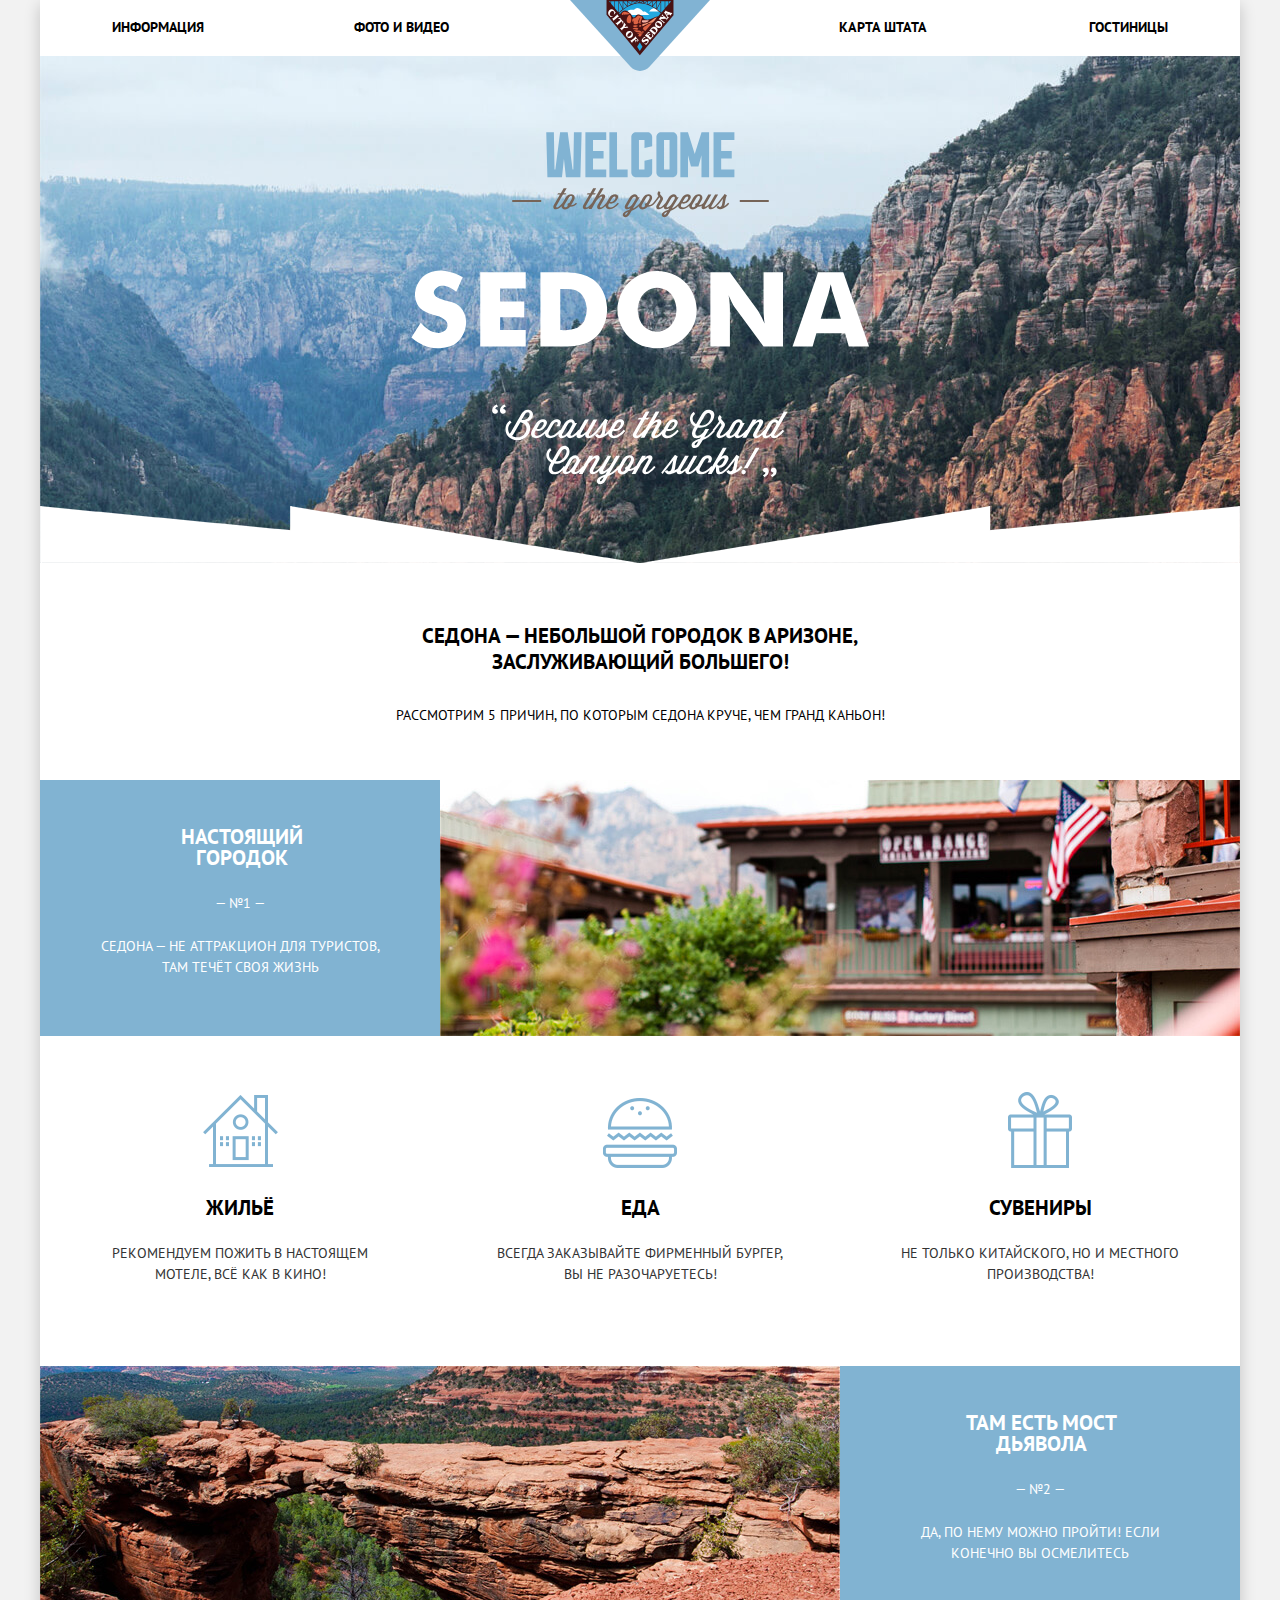
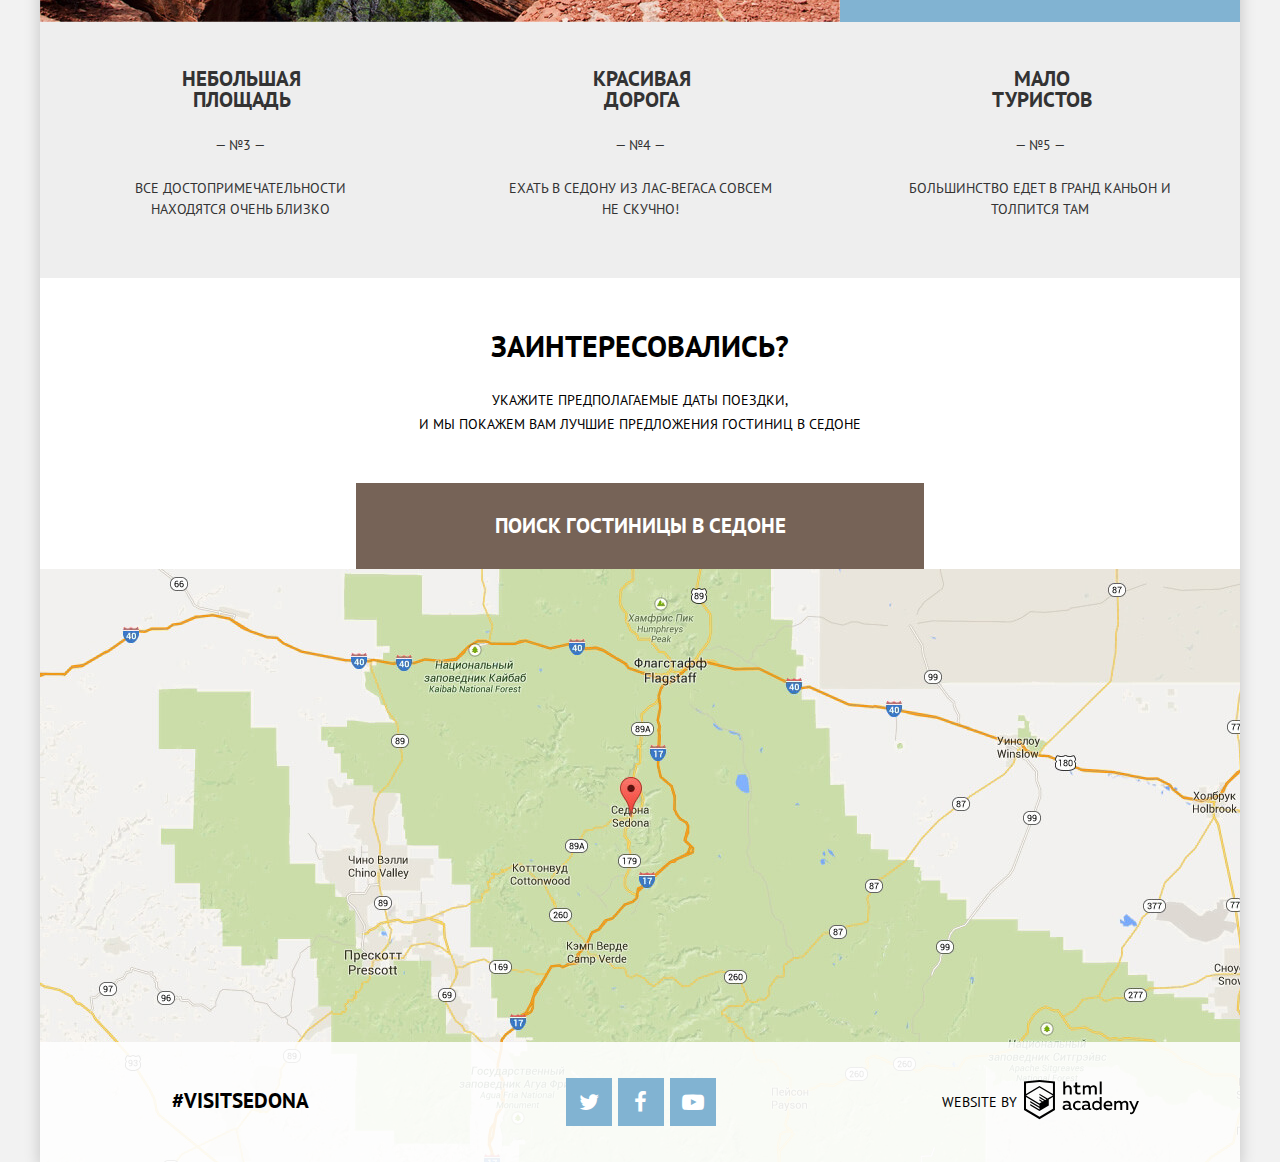
==== commit 33597ff5: "section hotels, social-networks" ====
--- a/index.html
+++ b/index.html
@@ -5,6 +5,7 @@
   <meta charset="utf-8">
   <title>Отдых в городе Седона</title>
   <link href="https://fonts.googleapis.com/css?family=PT+Sans:400,700&display=swap&subset=cyrillic" rel="stylesheet">
+  <link rel="stylesheet" href="https://maxcdn.bootstrapcdn.com/font-awesome/4.5.0/css/font-awesome.min.css">
   <link href="css/normalize.css" rel="stylesheet">
   <link href="css/style.css" rel="stylesheet">
 </head>
@@ -179,27 +180,19 @@
         </p>
         <div class="footer-social">
           <ul>
-            <li class="footer-item">
+            <li>
               <a class="social-button" href="#" aria-label="Твиттер Седоны">
-                <svg width="17" height="15" viewBox="0 0 17 15">
-                  <path fill="#FFF"
-                    d="M10.95.144c1.685-.496 2.984.27 3.577 1.179.673-.231 1.331-.481 2.011-.708a2.345 2.345 0 0 1-.857 1.768c.685.17 1.304-.491 1.304-.491-.169 1-1.006 1.788-1.563 2.024-.231 6.75-3.175 11.217-10.077 11.082h-.446c-.41 0-4.164-.46-4.898-1.887 2.271.196 3.893-.422 4.693-1.177-.96-.3-2.679-.477-2.979-2.95.349.106.564.228 1.19.119C1.705 8.247.374 7.53.448 5.33c.285.328 1.067.536 1.34.472C1.085 5.561-.182 2.442.894.85c1.818 1.854 3.735 3.606 7.152 3.773C8.254 2.33 9.183.793 10.95.144z" />
-                </svg>
+                <i class="fa twitter-icon"></i>
               </a>
             </li>
-            <li class="footer-item">
+            <li>
               <a class="social-button" href="#" aria-label="Фейсбук Седоны">
-                <svg width="12" height="22" viewBox="0 0 12 22">
-                  <path fill="#FFF" d="M12 4V0H8a4 4 0 0 0-4 4v4H0v4h4v10h4V12h4V8H8V4h4z" />
-                </svg>
+                <i class="fa facebook-icon"></i>
               </a>
             </li>
-            <li class="footer-item">
+            <li>
               <a class="social-button" href="#" aria-label="Ютуб Седоны">
-                <svg width="20" height="16" viewBox="0 0 20 16">
-                  <path fill="#FFF"
-                    d="M17 0H3C1.35 0 0 1.35 0 3v10c0 1.65 1.35 3 3 3h14c1.65 0 3-1.35 3-3V3c0-1.65-1.35-3-3-3zM6.027 11.998V4.002L15.014 8l-8.987 3.998z" />
-                </svg>
+                <i class="fa youtube-icon"></i>
               </a>
             </li>
           </ul>
--- a/css/style.css
+++ b/css/style.css
@@ -55,14 +55,19 @@
 
 .main-header-logo {
   position: absolute;
-  left: 50%;
+  top: 0;
+  right: 0;
+  bottom:  0;
+  left: 0;
   width: 140px;
   height: 68px;
-  transform: translateX(-50%);
+  margin-left: auto;
+  margin-right: auto;
 }
 
 .main-navigation {
-  margin: 0 73px;
+  position: relative;
+  margin: 0 72px;
   min-height: 56px;
   line-height: 26px;
   color: #000000;
@@ -75,7 +80,7 @@
   flex-wrap: wrap;
   align-items: flex-start;
   justify-content: space-between;
-  width: 1056px;
+  max-width: 1056px;
   margin: 0;
   padding: 0;
   list-style: none;
@@ -142,7 +147,7 @@
 }
 
 .header-title {
-  width: 443px;
+  max-width: 443px;
   margin: 0 auto 27px;
   font-size: 21px;
   line-height: 26px;
@@ -201,7 +206,7 @@
 
 .advantage-item {
   text-align: center;
-  width: 400px;
+  max-width: 400px;
   margin: 0 auto;
 }
 
@@ -230,7 +235,7 @@
 }
 
 .feature-text p {
-  width: 302px;
+  max-width: 302px;
   margin: 0 auto;
   padding: 0;
 }
@@ -246,23 +251,20 @@
 }
 
 .feature-down p {
-  width: 264px;
+  max-width: 264px;
   padding-bottom: 58px;
 }
 
 .advantages-list .advantage-housing {
-  background: url("../img/housing.png") 50% 23%;
-  background-repeat: no-repeat;
+  background: url("../img/housing.png") 50% 23% no-repeat;
 }
 
 .advantages-list .advantage-food {
-  background: url("../img/food.png") 50% 24%;
-  background-repeat: no-repeat;
+  background: url("../img/food.png") 50% 24% no-repeat;
 }
 
 .advantages-list .advantage-souvenirs {
-  background: url("../img/souvenirs.png") 50% 22%;
-  background-repeat: no-repeat;
+  background: url("../img/souvenirs.png") 50% 22% no-repeat;
 }
 
 .advantages-list h4 {
@@ -275,7 +277,7 @@
 }
 
 .advantage-item p {
-  width: 288px;
+  max-width: 288px;
   margin: 0 auto;
   padding: 0 0 81px 0;
   color: #333333;
@@ -299,7 +301,7 @@
   position: relative;
   display: block;
   padding: 30px 10px;
-  width: 568px;
+  max-width: 568px;
   margin: 0 auto;
   font-size: 21px;
   line-height: 26px;
@@ -482,13 +484,14 @@
 
 .footer-index {
   position: absolute;
+  padding-top: 31px;
   background-color: rgba(254, 254, 254, 0.9);
 }
 
 .footer-container {
   display: flex;
   justify-content: space-between;
-  padding: 31px 101px 36px 132px;
+  padding: 0px 101px 31px 132px;
   color: #000000;
   background-color: transparent;
 }
@@ -516,10 +519,11 @@
   list-style: none;
 }
 
-.social-button {
+a.social-button {
   display: flex;
   align-items: center;
   justify-content: center;
+  margin-bottom: 5px;
   width: 46px;
   height: 48px;
   background-color: #81b3d2;
@@ -534,8 +538,33 @@
   background-color: #5496bd;
 }
 
-.social-button:active path {
-  fill-opacity: 0.3;
+
+.twitter-icon:active::before,
+.facebook-icon:active::before,
+.youtube-icon:active::before {
+  opacity: 0.3;
+}
+
+
+.twitter-icon::before {
+  content: "\f099";
+  padding: 13px;
+  font-size: 22px;
+  color: #ffffff;
+}
+
+.facebook-icon::before {
+  content: "\f09a";
+  padding: 13px;
+  font-size: 22px;
+  color: #ffffff;
+}
+
+.youtube-icon::before {
+  content: "\f16a";
+  padding: 13px;
+  font-size: 22px;
+  color: #ffffff;
 }
 
 .footer-copyright {
@@ -556,77 +585,230 @@
 }
 
 .logo-copyright:active path{
-  fill: #bdbbbc;
-}
-
-.hotel-search {
+fill: #bdbbbc;
+}
+
+/*-------------------------------HOTELS PAGES---FILTERS-----------------------------*/
+
+.filter-hotel {
+  box-sizing: content-box;
+}
+
+.filter-hotel {
+  display: flex;
+  flex-wrap: wrap;
+  justify-content: space-between;
+  background-image: url('../img/filter_background.jpg');
   background-color: #885d56;
 }
 
-.filter fieldset {
+.filter-form {
+  display: flex;
+  width: 550px;
+  padding: 27px 72px 6px;
+}
+
+.filter-form fieldset {
+  margin: 0;
+  padding: 0;
   border: none;
 }
 
-.filter ul {
+.filter-form ul {
+  width: 235px;
+  margin: 0 20px 0 0;
+  padding: 0;
   list-style: none;
 }
 
-.filter legend {
+.filter-option  {
+  position: relative;
+  margin: 0 0 25px 0;
+}
+
+.filter-form legend {
+  margin: 0;
+  padding: 0;
+  padding-bottom: 25px;
   font-size: 16px;
   font-weight: 700;
   color: #ffffff;
 }
 
-.filter label {
+.filter-form label {
+  padding-left: 40px;
   color: #ffffff;
   cursor: pointer;
 }
 
-.sorting > p {
+.filter-input + label::before,
+.filter-input + label:hover::before {
+  content: "";
+  position: absolute;
+  left: 0;
+  width: 23px;
+  height: 23px;
+  background: url('../img/checkbox-off.svg') no-repeat;
+}
+
+.filter-input:checked + label::before {
+  width: 27px;
+  height: 23px;
+  background: url('../img/checkbox-on.svg') no-repeat;
+}
+
+.filter-input:disabled + label::before,
+.filter-input:checked:disabled + label::before {
+  opacity: 0.4;
+  cursor: default;
+}
+
+.filter-input:disabled + label,
+.filter-input:checked:disabled + label {
+  opacity: 0.8;
+  cursor: default;
+}
+
+/*---------------------------------------HOUSING - CHOICE---------------------------------------*/
+
+.sort {
+  display: flex;
+  margin-bottom: 23px;
+  padding: 0 72px 0;
+  border-bottom: 1px solid #e5e5e5;
+}
+
+.housing-find {
+  display: block;
+  margin: 30px 47px 32px 0;
+  padding: 0;
   font-size: 21px;
   line-height: 26px;
   font-weight: 700;
 }
 
 .sort b {
+  margin-top: 36px;
+  margin-right: 40px;
   font-size: 12px;
   line-height: 18px;
 }
 
 .sort ul {
+  margin: 0;
+  padding: 0;
   list-style: none;
 }
 
-.sort-list a {
+.sort-list {
+  display: flex;
+  align-items: center;
+}
+
+.sort-item a {
   font-size: 12px;
   line-height: 18px;
   color: rgba(0, 0, 0, 0.3);
 }
 
-.sort-item:first-child a {
+.sort-item {
+  padding-right: 33px;
+}
+
+.sort-link {
+  color: rgba(0, 0, 0, 0.3);
+  border-bottom: 1px dotted #81b3d2;
+}
+
+.sort-link:hover,
+.sort-link:focus {
+  color: #81b3d2;
+  border-bottom: 1px dotted #81b3d2;
+}
+
+.sort-link:active {
+  color: #000000;
+  border-bottom: none;
+}
+
+.sort-item .sort-active,
+.sort-buttons .sort-active{
   color: #81b3d2;
   cursor: default;
 }
 
-.sort-item:not(:first-child) a {
-  color: rgba(0, 0, 0, 0.3);
-  text-decoration: underline;
-  text-decoration-color: #81b3d2;
-  text-decoration-style: dashed;
-}
-
-.sort-item:not(:first-child) a:hover,
-.sort-item:not(:first-child) a:focus {
-  color: #81b3d2;
-}
-
-.sort-item:not(:first-child) a:active {
-  color: #000000;
-  text-decoration: none;
-}
-
 .housing-list {
+  margin: 0;
+  padding: 0;
   list-style: none;
+}
+
+.sort-buttons {
+  display: flex;
+  margin-top: 40px;
+  margin-left: auto;
+  position: relative;
+}
+
+.button-up {
+  margin-right: 15px;
+  width: 0;
+  height: 0;
+  border-style: solid;
+  border-width: 0 5px 10px 5px;
+  border-color: transparent transparent #cacaca transparent;
+}
+
+.button-down {
+  width: 0;
+  height: 0;
+  border-style: solid;
+  border-width: 10px 5px 0 5px;
+  border-color: #81b3d2 transparent transparent transparent;
+}
+
+.button-up:hover {
+  border-color: transparent transparent #231f20 transparent;
+}
+
+.button-up:focus,
+.button-up:active {
+  border-color: transparent transparent #81b3d2 transparent;
+}
+
+
+/*---------------------------------------HOUSING - CHOICE ---HOUSING-LIST-------------------------------------------*/
+
+.housing-list article {
+  display: flex;
+  flex-wrap: wrap;
+  padding: 0 72px 30px 72px;
+  margin-bottom: 30px;
+  border-bottom: 1px solid #e5e5e5;
+}
+
+.housing-list img {
+  width: 135px;
+  margin-right: 30px;
+}
+
+.card-info {
+  width: 780px;
+}
+
+.card-info h3 {
+  margin: 0;
+  padding-bottom: 7px;
+}
+
+.housing-price {
+  margin-bottom: 17px;
+}
+
+.housing-price p {
+  display: inline-block;
+  margin: 0;
+  padding-right: 35px;
 }
 
 .card-info .housing-title a {
@@ -652,6 +834,9 @@
 }
 
 .card-info .btn-detailed {
+  min-width: 110px;
+  margin-right: 2px;
+  padding: 4px 17px;
   background-color: #81b3d2;
 }
 
@@ -666,6 +851,9 @@
 }
 
 .card-info .btn-book {
+  min-width: 110px;
+  margin-right: 10px;
+  padding: 4px 17px;
   background-color: #766357;
 }
 
@@ -679,11 +867,37 @@
   background-color: #503e33;
 }
 
-.card-info .rating {
+.card-info .rating,
+.rating-sum .rating {
+  display: inline-block;
+  vertical-align: middle;
+  text-align: center;
+  margin: 0;
+  padding: 3px 10px;
   color: #666666;
   background-color: #f2f2f2;
 }
 
+.rating-sum .rating {
+  display: inline-block;
+  margin: 0;
+}
+
+.rating-housing {
+  display: flex;
+  flex-direction: column;
+  justify-content: space-between;
+}
+
+.rating-icon {
+  text-align: right;
+}
+
+.star-icon::before {
+  content: "\f005";
+  font-size: 17px;
+  color: #81b3d2;
+}
 
 
 
@@ -692,7 +906,7 @@
 /*начало фильтр ползунок*/
 .filter-range {
   width: 330px;
-  margin: 50px auto;
+  margin: 27px 59px 27px 85px;
 
   color: #ffffff;
   text-transform: uppercase;
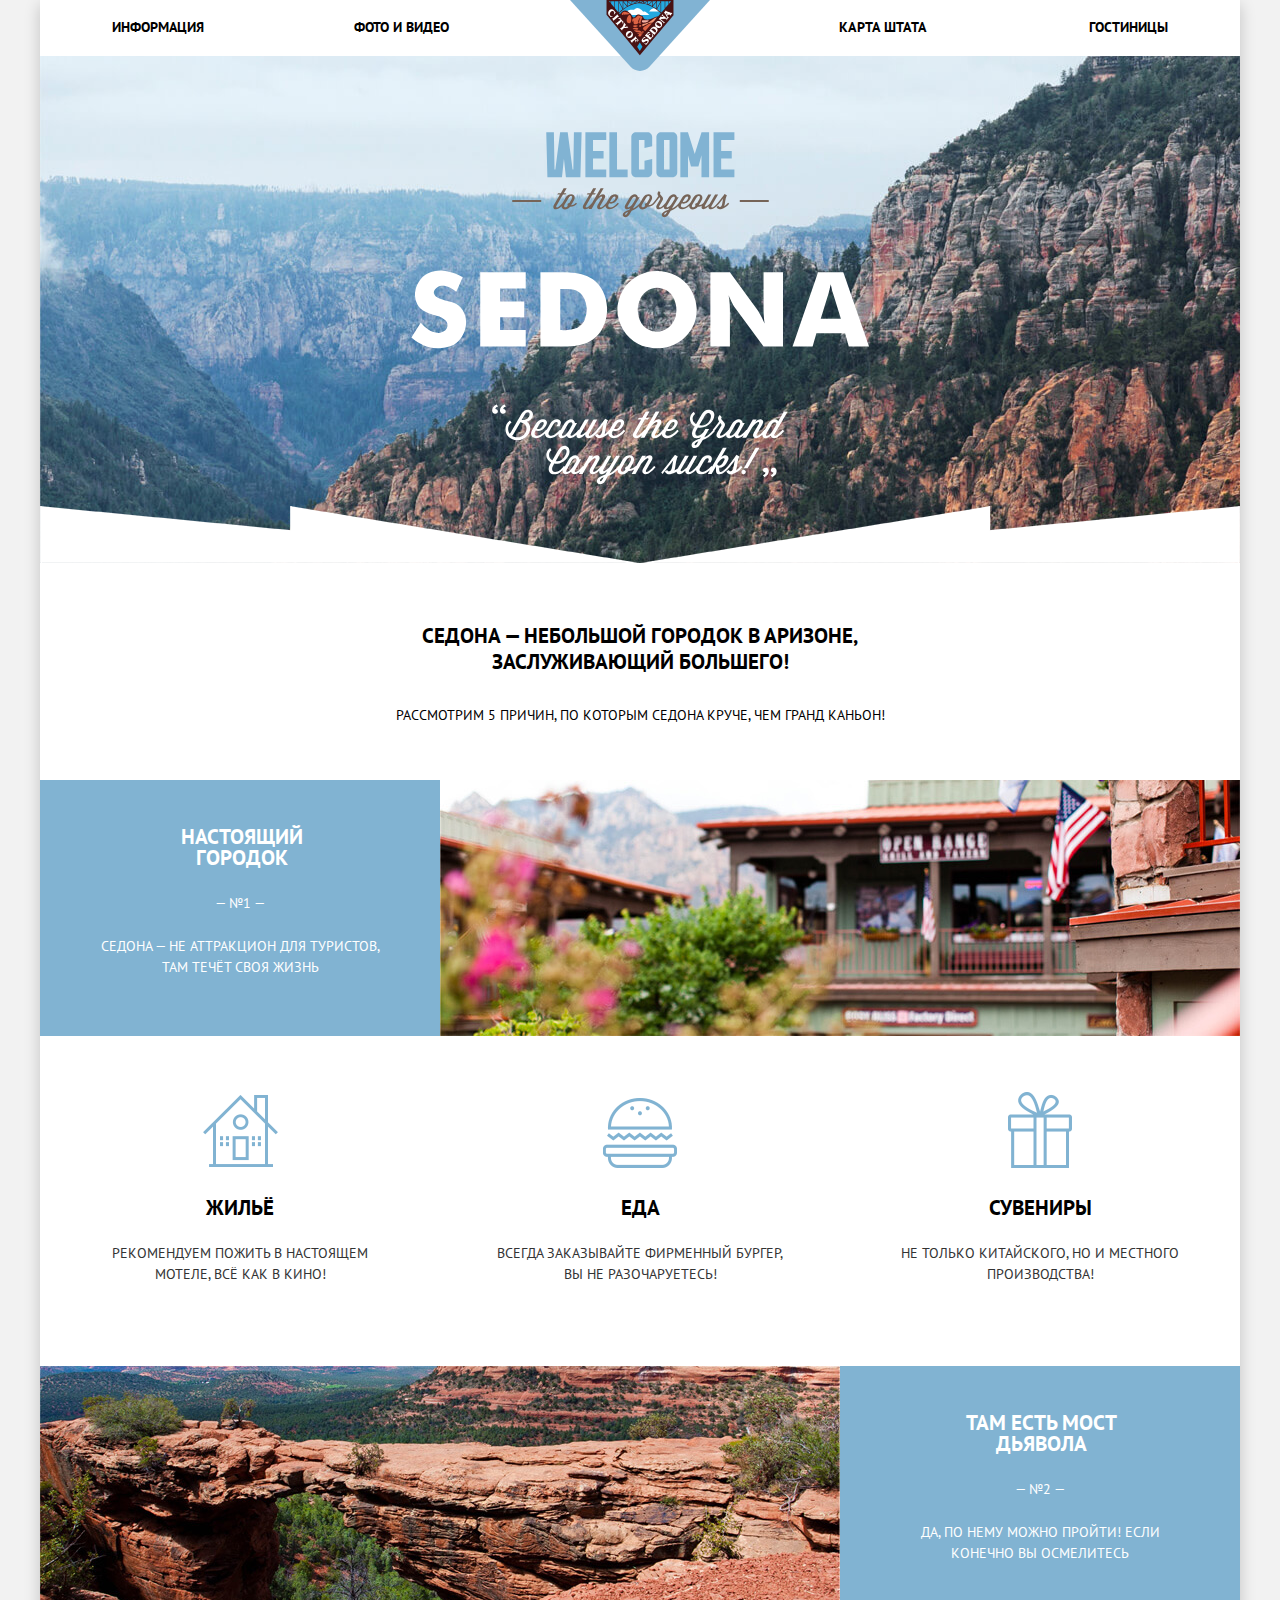
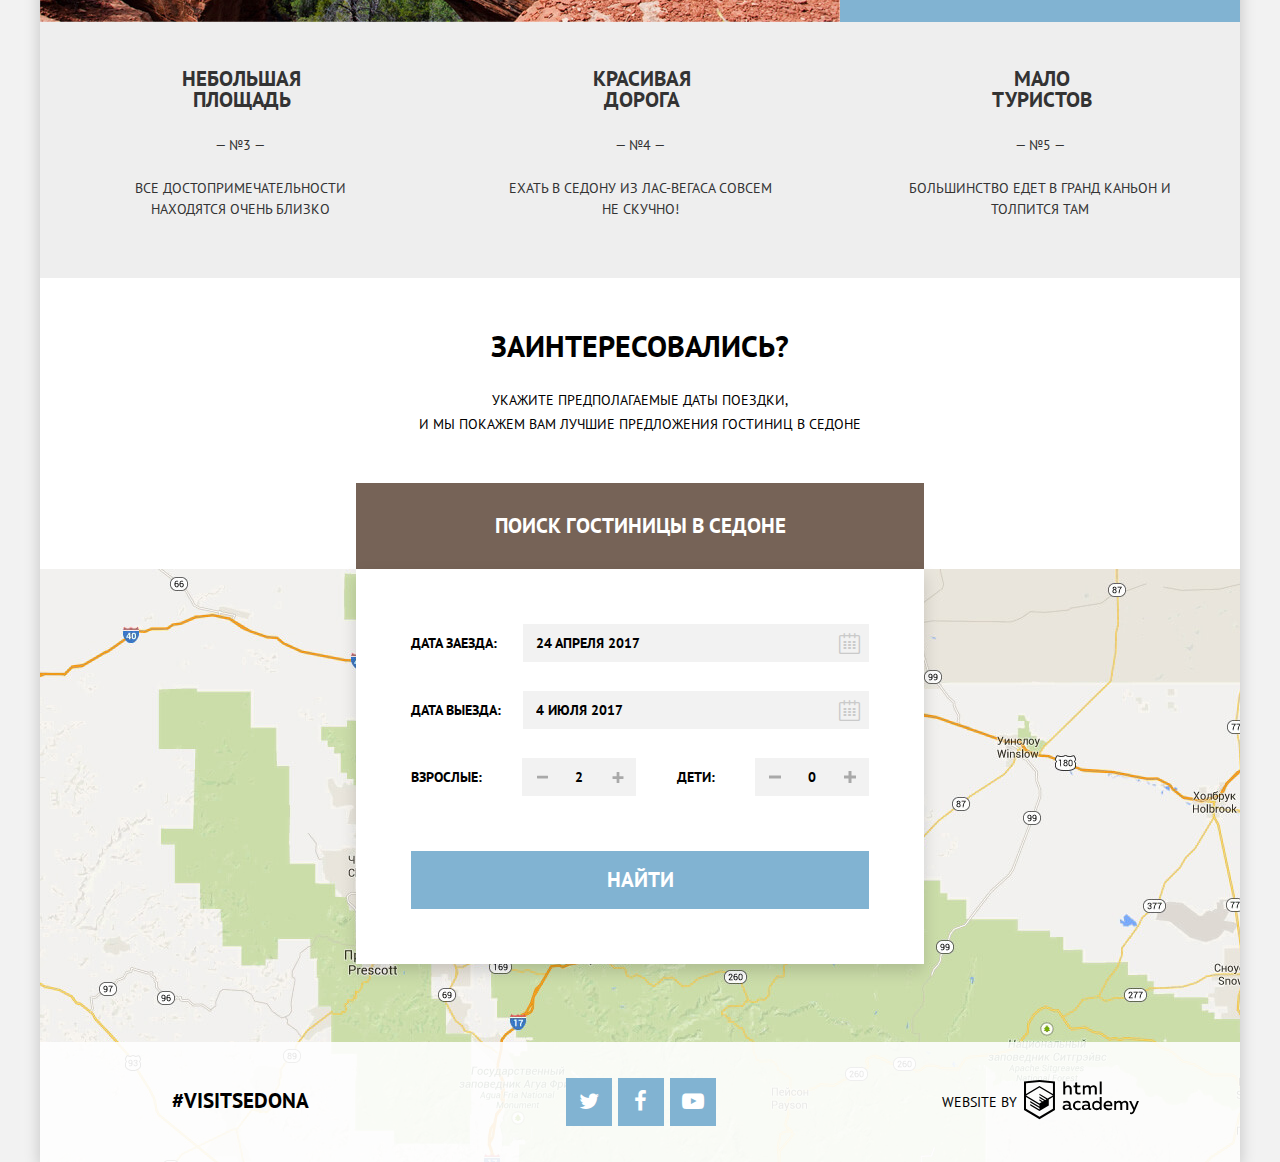
==== commit 449b1bac: "btn-calendar" ====
--- a/index.html
+++ b/index.html
@@ -5,7 +5,7 @@
   <meta charset="utf-8">
   <title>Отдых в городе Седона</title>
   <link href="https://fonts.googleapis.com/css?family=PT+Sans:400,700&display=swap&subset=cyrillic" rel="stylesheet">
-  <link rel="stylesheet" href="https://maxcdn.bootstrapcdn.com/font-awesome/4.5.0/css/font-awesome.min.css">
+  <link rel="stylesheet" href="css/fontello.css">
   <link href="css/normalize.css" rel="stylesheet">
   <link href="css/style.css" rel="stylesheet">
 </head>
@@ -110,24 +110,14 @@
             <label for="arrival-field">Дата заезда:</label>
             <input type="text" name="arrival" id="arrival-field" placeholder="24 апреля 2017">
             <button class="btn-calendar" type="button" aria-label="Календарь. Выбор даты.">
-              <svg xmlns="http://www.w3.org/2000/svg" width="21" height="22">
-                <path
-                  d="M19.251 2.025h-2.845V.648c0-.381-.294-.689-.656-.689-.363 0-.656.308-.656.689v1.377h-3.938V.648c0-.381-.294-.689-.655-.689-.363 0-.657.308-.657.689v1.377H5.906V.648c0-.381-.294-.689-.656-.689-.363 0-.657.308-.657.689v1.377H1.75C.784 2.025 0 2.847 0 3.862v16.302C0 21.179.784 22 1.75 22h17.501c.966 0 1.749-.821 1.749-1.836V3.862c0-1.015-.783-1.837-1.749-1.837zm.437 18.139a.448.448 0 01-.437.459H1.75a.45.45 0 01-.438-.459V3.862a.45.45 0 01.438-.459h2.844v1.378c0 .381.294.689.657.689.362 0 .656-.308.656-.689V3.403h3.938v1.378c0 .381.294.689.657.689.361 0 .655-.308.655-.689V3.403h3.938v1.378c0 .381.293.689.656.689.362 0 .656-.308.656-.689V3.403h2.845c.241 0 .437.206.437.459v16.302z" />
-                <path
-                  d="M4.594 8.225h2.625v2.066H4.594zm0 3.443h2.625v2.067H4.594zm0 3.444h2.625v2.066H4.594zm4.594 0h2.625v2.066H9.188zm0-3.444h2.625v2.067H9.188zm0-3.443h2.625v2.066H9.188zm4.593 6.887h2.625v2.066h-2.625zm0-3.444h2.625v2.067h-2.625zm0-3.443h2.625v2.066h-2.625z" />
-              </svg>
+              <i class="fa icon-calendar"></i>
             </button>
           </p>
           <p class="search-item">
-            <label for="departure-field">Дата отъезда:</label>
+            <label for="departure-field">Дата выезда:</label>
             <input type="text" name="departure" id="departure-field" placeholder="4 июля 2017">
             <button class="btn-calendar" type="button" aria-label="Календарь. Выбор даты.">
-              <svg xmlns="http://www.w3.org/2000/svg" width="21" height="22">
-                <path
-                  d="M19.251 2.025h-2.845V.648c0-.381-.294-.689-.656-.689-.363 0-.656.308-.656.689v1.377h-3.938V.648c0-.381-.294-.689-.655-.689-.363 0-.657.308-.657.689v1.377H5.906V.648c0-.381-.294-.689-.656-.689-.363 0-.657.308-.657.689v1.377H1.75C.784 2.025 0 2.847 0 3.862v16.302C0 21.179.784 22 1.75 22h17.501c.966 0 1.749-.821 1.749-1.836V3.862c0-1.015-.783-1.837-1.749-1.837zm.437 18.139a.448.448 0 01-.437.459H1.75a.45.45 0 01-.438-.459V3.862a.45.45 0 01.438-.459h2.844v1.378c0 .381.294.689.657.689.362 0 .656-.308.656-.689V3.403h3.938v1.378c0 .381.294.689.657.689.361 0 .655-.308.655-.689V3.403h3.938v1.378c0 .381.293.689.656.689.362 0 .656-.308.656-.689V3.403h2.845c.241 0 .437.206.437.459v16.302z" />
-                <path
-                  d="M4.594 8.225h2.625v2.066H4.594zm0 3.443h2.625v2.067H4.594zm0 3.444h2.625v2.066H4.594zm4.594 0h2.625v2.066H9.188zm0-3.444h2.625v2.067H9.188zm0-3.443h2.625v2.066H9.188zm4.593 6.887h2.625v2.066h-2.625zm0-3.444h2.625v2.067h-2.625zm0-3.443h2.625v2.066h-2.625z" />
-              </svg>
+              <i class="fa icon-calendar"></i>
             </button>
           </p>
           <p class="search-item search-amount">
@@ -182,17 +172,17 @@
           <ul>
             <li>
               <a class="social-button" href="#" aria-label="Твиттер Седоны">
-                <i class="fa twitter-icon"></i>
+                <i class="fa icon-twitter"></i>
               </a>
             </li>
             <li>
               <a class="social-button" href="#" aria-label="Фейсбук Седоны">
-                <i class="fa facebook-icon"></i>
+                <i class="fa icon-facebook"></i>
               </a>
             </li>
             <li>
               <a class="social-button" href="#" aria-label="Ютуб Седоны">
-                <i class="fa youtube-icon"></i>
+                <i class="fa icon-youtube-play"></i>
               </a>
             </li>
           </ul>
@@ -209,6 +199,8 @@
       </div>
     </footer>
   </div>
+  <div class="overlay"></div>
+  <script src="js/script.js"></script>
 </body>
 
 </html>
--- a/css/fontello.css
+++ b/css/fontello.css
@@ -0,0 +1,62 @@
+@font-face {
+  font-family: 'fontello';
+  src: url('../font/fontello.eot?13766823');
+  src: url('../font/fontello.eot?13766823#iefix') format('embedded-opentype'),
+       url('../font/fontello.woff2?13766823') format('woff2'),
+       url('../font/fontello.woff?13766823') format('woff'),
+       url('../font/fontello.ttf?13766823') format('truetype'),
+       url('../font/fontello.svg?13766823#fontello') format('svg');
+  font-weight: normal;
+  font-style: normal;
+}
+/* Chrome hack: SVG is rendered more smooth in Windozze. 100% magic, uncomment if you need it. */
+/* Note, that will break hinting! In other OS-es font will be not as sharp as it could be */
+/*
+@media screen and (-webkit-min-device-pixel-ratio:0) {
+  @font-face {
+    font-family: 'fontello';
+    src: url('../font/fontello.svg?13766823#fontello') format('svg');
+  }
+}
+*/
+ 
+ [class^="icon-"]:before, [class*=" icon-"]:before {
+  font-family: "fontello";
+  font-style: normal;
+  font-weight: normal;
+  speak: none;
+ 
+  display: inline-block;
+  text-decoration: inherit;
+  width: 1em;
+  margin-right: .2em;
+  text-align: center;
+  /* opacity: .8; */
+ 
+  /* For safety - reset parent styles, that can break glyph codes*/
+  font-variant: normal;
+  text-transform: none;
+ 
+  /* fix buttons height, for twitter bootstrap */
+  line-height: 1em;
+ 
+  /* Animation center compensation - margins should be symmetric */
+  /* remove if not needed */
+  margin-left: .2em;
+ 
+  /* you can be more comfortable with increased icons size */
+  /* font-size: 120%; */
+ 
+  /* Font smoothing. That was taken from TWBS */
+  -webkit-font-smoothing: antialiased;
+  -moz-osx-font-smoothing: grayscale;
+ 
+  /* Uncomment for 3D effect */
+  /* text-shadow: 1px 1px 1px rgba(127, 127, 127, 0.3); */
+}
+ 
+.icon-star:before { content: '\e800'; } /* '' */
+.icon-calendar:before { content: '\e801'; } /* '' */
+.icon-twitter:before { content: '\f099'; } /* '' */
+.icon-facebook:before { content: '\f09a'; } /* '' */
+.icon-youtube-play:before { content: '\f16a'; } /* '' */--- a/css/style.css
+++ b/css/style.css
@@ -299,6 +299,7 @@
 
 .btn-form {
   position: relative;
+  z-index: 10;
   display: block;
   padding: 30px 10px;
   max-width: 568px;
@@ -321,14 +322,51 @@
   background-color: #503e33;
 }
 
+@keyframes appear {
+  0%,
+  100% {
+    transform: translateX(0);
+  }
+}
+
+@keyframes shake {
+  0%,
+  100% {
+    transform: translateX(0);
+  }
+
+  10%,
+  30%,
+  50%,
+  70%,
+  90% {
+    transform: translateX(-15px);
+  }
+
+  20%,
+  40%,
+  60%,
+  80% {
+    transform: translateX(15px);
+  }
+}
+
+@keyframes disappear {
+  0%,
+  100% {
+    transform: translateX(0);
+  }
+}
+
 .modal-form {
   position: relative;
+  /* display: none; */
 }
 
 .search-form {
-  display: none;
   position: absolute;
   top: 0;
+  z-index: 10;
   left: 316px;
   width: 568px;
   padding: 55px;
@@ -337,6 +375,34 @@
   box-shadow: 0 7px 15px rgba(0, 1, 1, 0.15);
 }
 
+.modal-show {
+  display: block;
+  animation: appear;
+}
+
+.overlay {
+  position: fixed;
+  top: 0;
+  right: 0;
+  bottom: 0;
+  left: 0;
+  z-index: 5;
+
+  display: none;
+
+  background-color: rgba(0, 0, 0, 0.25);
+}
+
+.overlay-show {
+  display: block;
+}
+
+
+.modal-error {
+  animation: shake 0.5s;
+  z-index: 8;
+}
+
 .search-item input[type="text"] {
   font: inherit;
   width: 346px;
@@ -376,6 +442,7 @@
 }
 
 .search-item input:focus {
+  outline: 2px solid #e5e5e5;
   background-color: #ffffff;
 }
 
@@ -389,22 +456,36 @@
 
 .btn-calendar {
   position: absolute;
-  right: 10px;
+  top: 9px;
+  right: 9px;
+  padding: 0;
   background-color: transparent;
   border: none;
 }
 
-.btn-calendar path {
-  fill: #cacaca;
-}
-
-.btn-calendar:hover path {
-  fill: #000000;
-}
-
-.btn-calendar:active path {
-  fill: #81b3d2;
-}
+.btn-calendar:focus {
+  outline: 2px solid #e5e5e5;
+}
+
+.icon-calendar::before {
+  content: "\e801";
+  font-size: 21px;
+  margin: 0;
+  color: #cacaca;
+}
+
+.icon-calendar:hover::before {
+  color: #000000;
+}
+
+.icon-calendar:active::before {
+  color: #81b3d2;
+}
+
+.icon-calendar:focus::before {
+
+}
+
 
 .btn-amount {
   display: block;
@@ -539,30 +620,27 @@
 }
 
 
-.twitter-icon:active::before,
-.facebook-icon:active::before,
-.youtube-icon:active::before {
+.icon-twitter:active::before,
+.icon-facebook:active::before,
+.icon-youtube-play:active::before {
   opacity: 0.3;
 }
 
 
-.twitter-icon::before {
+.icon-twitter::before {
   content: "\f099";
-  padding: 13px;
   font-size: 22px;
   color: #ffffff;
 }
 
-.facebook-icon::before {
+.icon-facebook::before {
   content: "\f09a";
-  padding: 13px;
   font-size: 22px;
   color: #ffffff;
 }
 
-.youtube-icon::before {
+.icon-youtube-play::before {
   content: "\f16a";
-  padding: 13px;
   font-size: 22px;
   color: #ffffff;
 }
@@ -585,7 +663,7 @@
 }
 
 .logo-copyright:active path{
-fill: #bdbbbc;
+  fill: #bdbbbc;
 }
 
 /*-------------------------------HOTELS PAGES---FILTERS-----------------------------*/
@@ -893,8 +971,8 @@
   text-align: right;
 }
 
-.star-icon::before {
-  content: "\f005";
+.icon-star-empty::before {
+  content: "\e800";
   font-size: 17px;
   color: #81b3d2;
 }
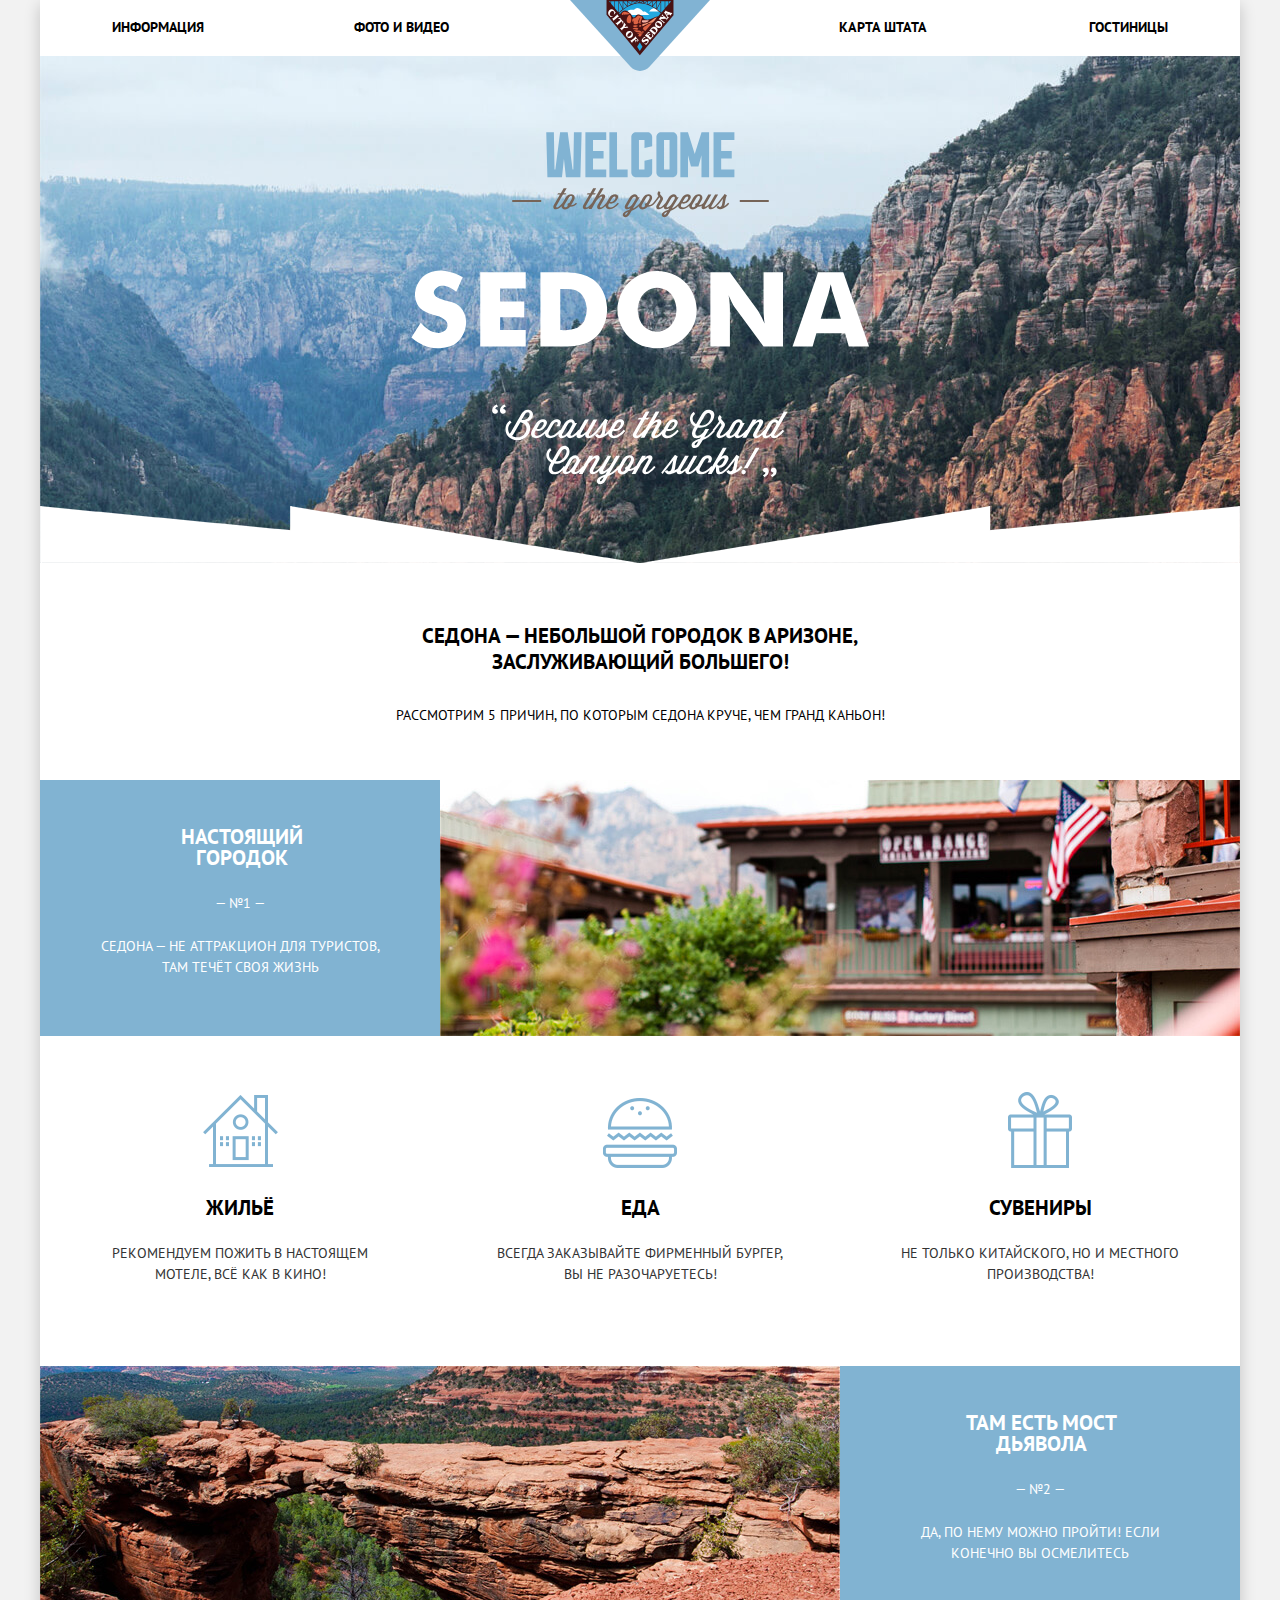
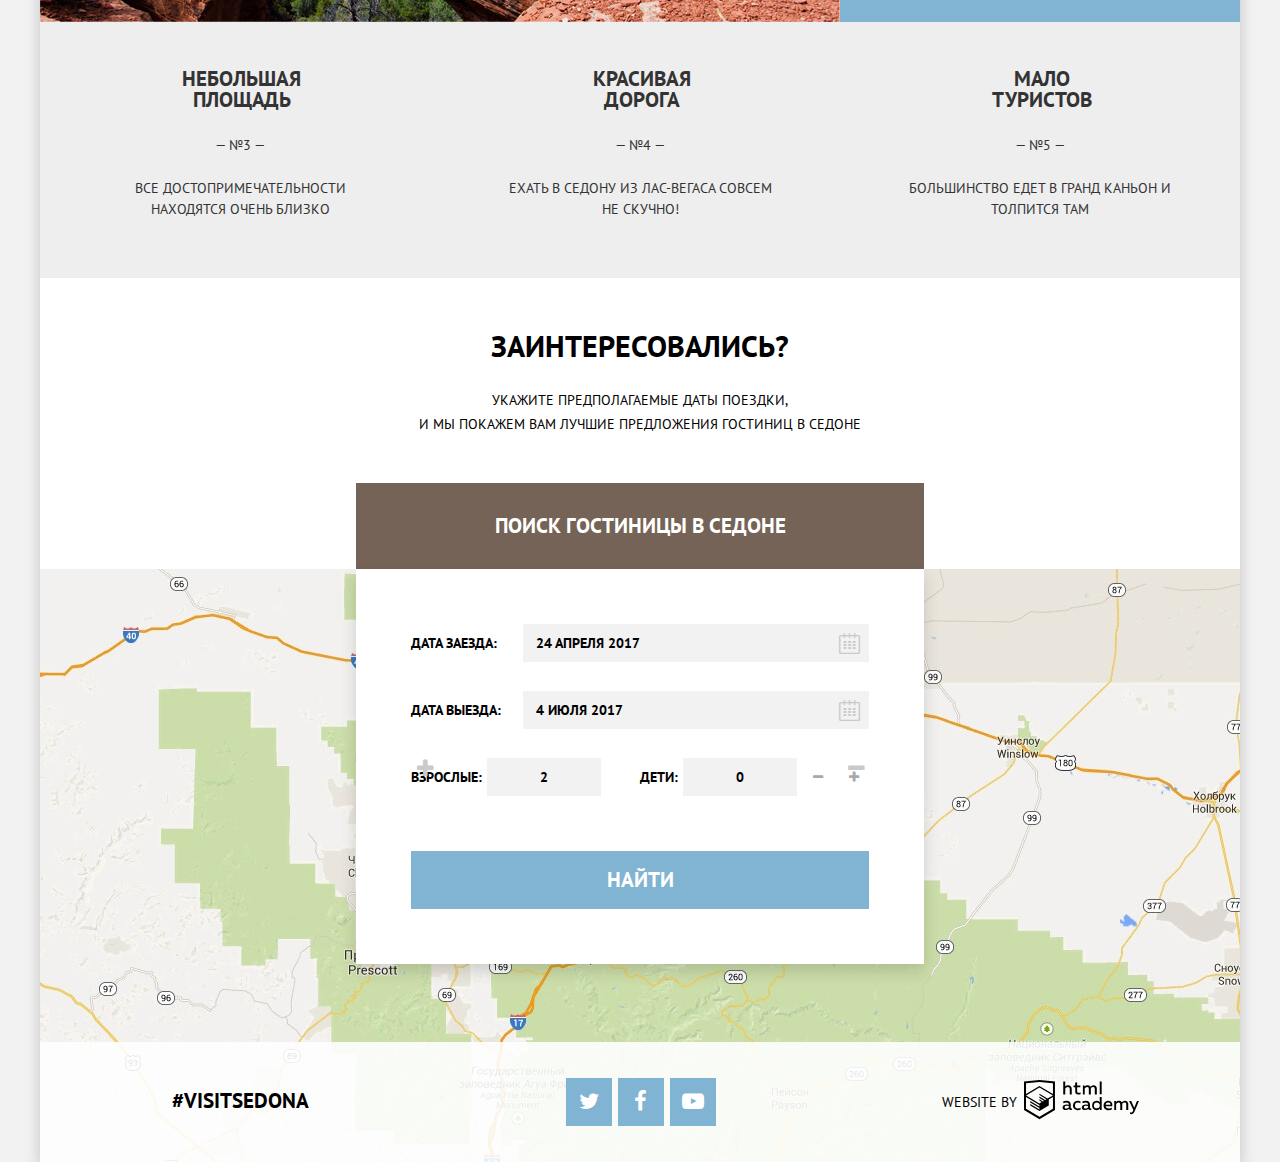
==== commit 6f0c5fbd: "btn-amount" ====
--- a/index.html
+++ b/index.html
@@ -124,34 +124,18 @@
             <label for="adults-field">Взрослые:</label>
             <input type="text" name="adults" id="adults-field" placeholder="2">
             <button class="btn-amount reduce-adults" type="button" aria-label="Уменьшить количество взрослых">
-              <svg height="12" viewBox="0 0 32 32" width="11">
-                <path
-                  d="M0 13v6c0 0.552 0.448 1 1 1h30c0.552 0 1-0.448 1-1v-6c0-0.552-0.448-1-1-1h-30c-0.552 0-1 0.448-1 1z">
-                </path>
-              </svg>
+              <i class="fa icon-minus"></i>
             </button>
             <button class="btn-amount add-adults" type="button" aria-label="Увеличить количество взрослых">
-              <svg height="11" viewBox="0 0 32 32" width="12">
-                <path
-                  d="M31 12h-11v-11c0-0.552-0.448-1-1-1h-6c-0.552 0-1 0.448-1 1v11h-11c-0.552 0-1 0.448-1 1v6c0 0.552 0.448 1 1 1h11v11c0 0.552 0.448 1 1 1h6c0.552 0 1-0.448 1-1v-11h11c0.552 0 1-0.448 1-1v-6c0-0.552-0.448-1-1-1z">
-                </path>
-              </svg>
+              <i class="fa icon-plus"></i>
             </button>
             <label for="children-field">Дети:</label>
             <input type="text" name="children" id="children-field" placeholder="0">
             <button class="btn-amount reduce-children" type="button" aria-label="Уменьшить количество детей">
-              <svg height="12" viewBox="0 0 32 32" width="12">
-                <path
-                  d="M0 13v6c0 0.552 0.448 1 1 1h30c0.552 0 1-0.448 1-1v-6c0-0.552-0.448-1-1-1h-30c-0.552 0-1 0.448-1 1z">
-                </path>
-              </svg>
+              <i class="fa icon-minus"></i>
             </button>
             <button class="btn-amount add-children" type="button" aria-label="Уменьшить количество детей">
-              <svg height="12" viewBox="0 0 32 32" width="12">
-                <path
-                  d="M31 12h-11v-11c0-0.552-0.448-1-1-1h-6c-0.552 0-1 0.448-1 1v11h-11c-0.552 0-1 0.448-1 1v6c0 0.552 0.448 1 1 1h11v11c0 0.552 0.448 1 1 1h6c0.552 0 1-0.448 1-1v-11h11c0.552 0 1-0.448 1-1v-6c0-0.552-0.448-1-1-1z">
-                </path>
-              </svg>
+              <i class="fa icon-plus"></i>
             </button>
           </p>
           <button class="btn-search" type="submit">Найти</button>
--- a/css/fontello.css
+++ b/css/fontello.css
@@ -1,11 +1,11 @@
 @font-face {
   font-family: 'fontello';
-  src: url('../font/fontello.eot?13766823');
-  src: url('../font/fontello.eot?13766823#iefix') format('embedded-opentype'),
-       url('../font/fontello.woff2?13766823') format('woff2'),
-       url('../font/fontello.woff?13766823') format('woff'),
-       url('../font/fontello.ttf?13766823') format('truetype'),
-       url('../font/fontello.svg?13766823#fontello') format('svg');
+  src: url('../font/fontello.eot?10551178');
+  src: url('../font/fontello.eot?10551178#iefix') format('embedded-opentype'),
+       url('../font/fontello.woff2?10551178') format('woff2'),
+       url('../font/fontello.woff?10551178') format('woff'),
+       url('../font/fontello.ttf?10551178') format('truetype'),
+       url('../font/fontello.svg?10551178#fontello') format('svg');
   font-weight: normal;
   font-style: normal;
 }
@@ -15,7 +15,7 @@
 @media screen and (-webkit-min-device-pixel-ratio:0) {
   @font-face {
     font-family: 'fontello';
-    src: url('../font/fontello.svg?13766823#fontello') format('svg');
+    src: url('../font/fontello.svg?10551178#fontello') format('svg');
   }
 }
 */
@@ -57,6 +57,8 @@
  
 .icon-star:before { content: '\e800'; } /* '' */
 .icon-calendar:before { content: '\e801'; } /* '' */
+.icon-minus:before { content: '\e802'; } /* '' */
+.icon-plus:before { content: '\e803'; } /* '' */
 .icon-twitter:before { content: '\f099'; } /* '' */
 .icon-facebook:before { content: '\f09a'; } /* '' */
 .icon-youtube-play:before { content: '\f16a'; } /* '' */--- a/css/style.css
+++ b/css/style.css
@@ -482,27 +482,34 @@
   color: #81b3d2;
 }
 
-.icon-calendar:focus::before {
-
-}
-
-
 .btn-amount {
-  display: block;
+  background-color: transparent;
+  color: #a9a9a9;
+  border: none;
+}
+
+.btn-amount:focus {
+  outline: 2px solid #e5e5e5;
+}
+
+.reduce-adults .icon-minus::before {
+  content: "\e802";
   position: absolute;
-  text-align: center;
-  background-color: transparent;
-  fill: #a9a9a9;
-  border: none;
-}
-
-.btn-amount:hover path,
-.btn-amount:focus path {
-  fill: #000000;
-}
-
-.btn-amount:active path {
-  fill: #81b3d2;
+  top: 0px;
+  right: 3px;
+  font-size: 21px;
+  margin: 0;
+  color: #cacaca;
+}
+
+.add-adults .icon-plus::before {
+  content: "\e803";
+  position: absolute;
+  top: 0px;
+  left: 3px;
+  font-size: 21px;
+  margin: 0;
+  color: #cacaca;
 }
 
 .reduce-adults {
